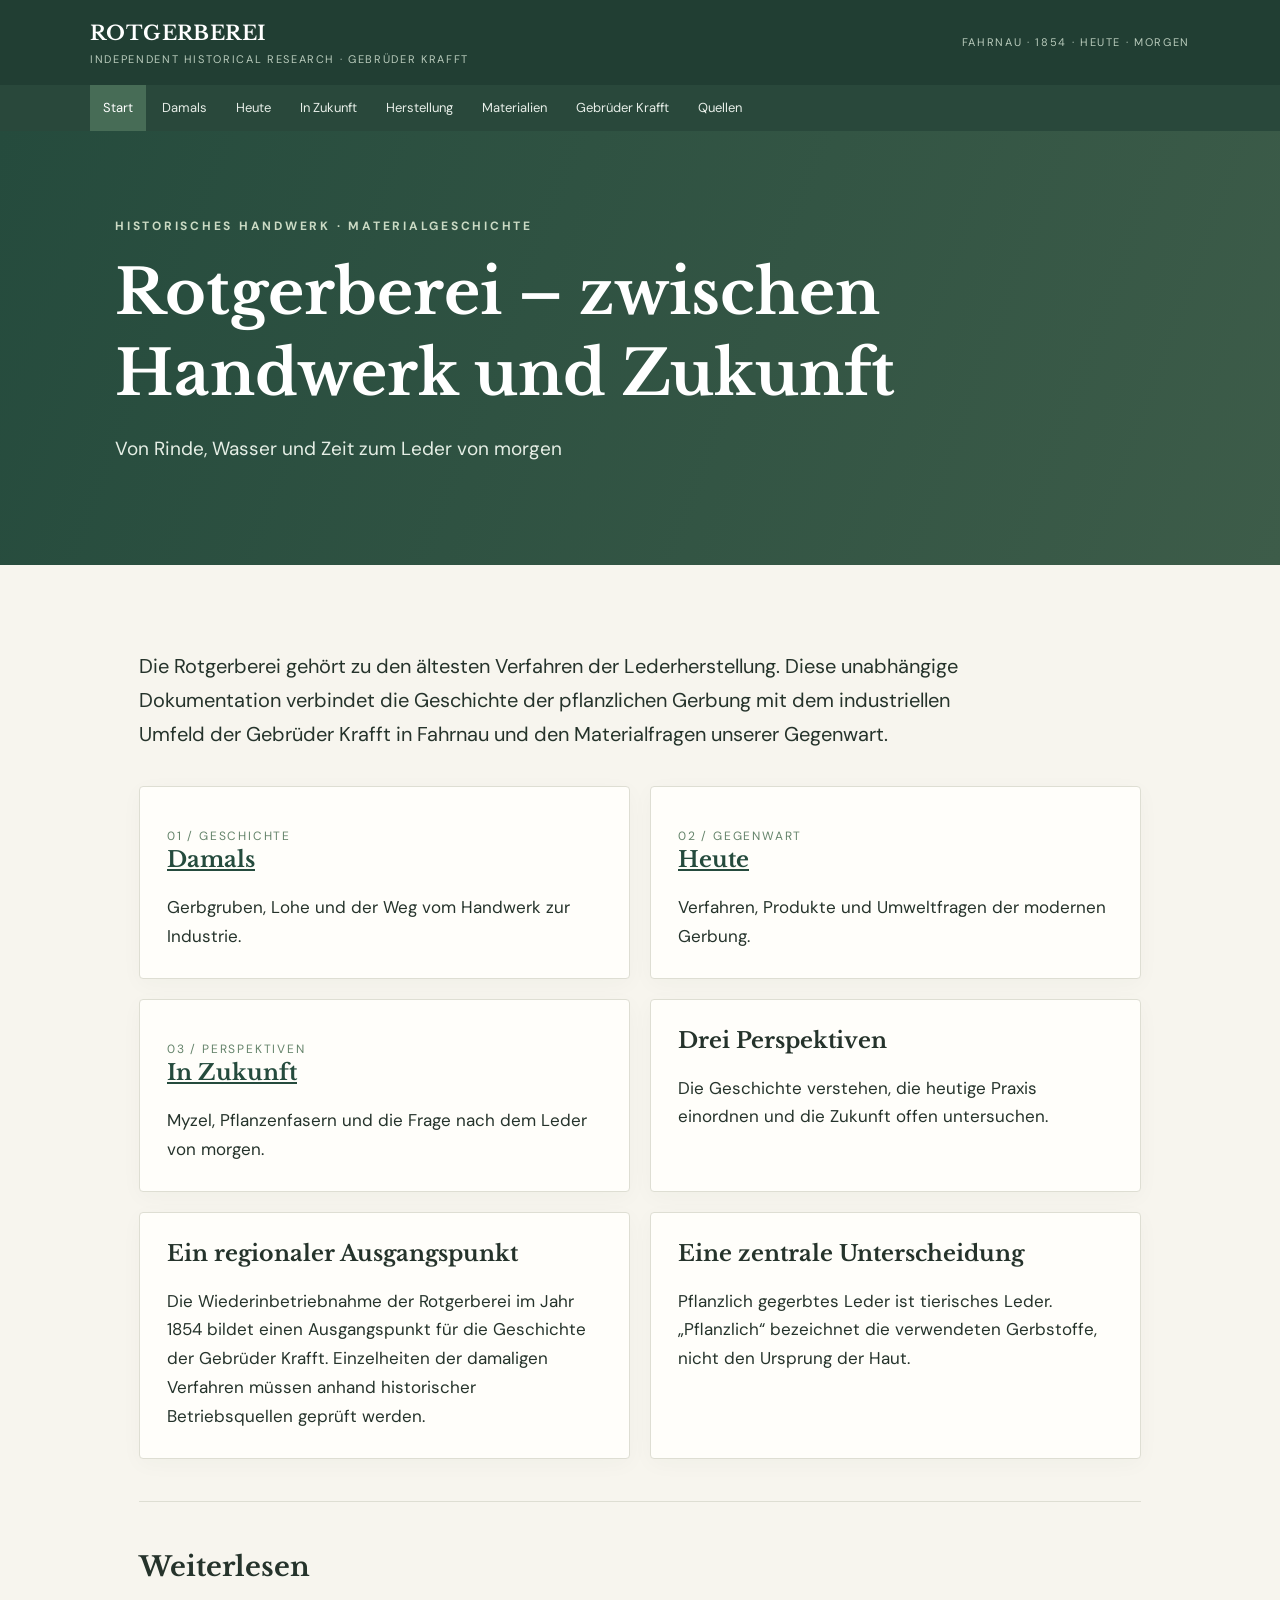
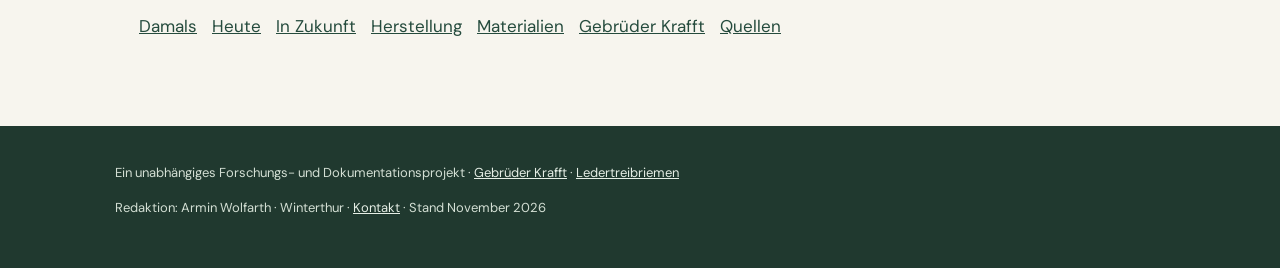
==== index.html @ bf11dd20 "Add files via upload" ====
<!doctype html><html lang="de"><head><meta charset="utf-8"><meta name="viewport" content="width=device-width,initial-scale=1"><title>Rotgerberei – zwischen Handwerk und Zukunft | Rotgerberei</title><meta name="description" content="Die Rotgerberei gehört zu den ältesten Verfahren der Lederherstellung. Diese unabhängige Dokumentation verbindet die Geschichte der pflanzlichen Gerbung mi"><link rel="canonical" href="https://rotgerberei.krafft-fahrnau.de/index.html"><link rel="stylesheet" href="style.css"></head><body><header><div class="top"><div><a class="brand" href="index.html">ROTGERBEREI</a><div class="tag">Independent Historical Research · Gebrüder Krafft</div></div><span class="tag">Fahrnau · 1854 · Heute · Morgen</span></div><nav class="menu" aria-label="Hauptnavigation"><a class="active" href="index.html">Start</a><a class="" href="damals.html">Damals</a><a class="" href="heute.html">Heute</a><a class="" href="zukunft.html">In Zukunft</a><a class="" href="herstellung.html">Herstellung</a><a class="" href="materialien.html">Materialien</a><a class="" href="krafft.html">Gebrüder Krafft</a><a class="" href="quellen.html">Quellen</a></nav></header><section class="hero"><div class="wrap"><div class="eyebrow">Historisches Handwerk · Materialgeschichte</div><h1>Rotgerberei – zwischen Handwerk und Zukunft</h1><p class="lead">Von Rinde, Wasser und Zeit zum Leder von morgen</p></div></section><main class="content wrap"><p class="intro">Die Rotgerberei gehört zu den ältesten Verfahren der Lederherstellung. Diese unabhängige Dokumentation verbindet die Geschichte der pflanzlichen Gerbung mit dem industriellen Umfeld der Gebrüder Krafft in Fahrnau und den Materialfragen unserer Gegenwart.</p><section class="grid"><article class="panel"><p class="kicker">01 / Geschichte</p><h2><a href="damals.html">Damals</a></h2><p>Gerbgruben, Lohe und der Weg vom Handwerk zur Industrie.</p></article><article class="panel"><p class="kicker">02 / Gegenwart</p><h2><a href="heute.html">Heute</a></h2><p>Verfahren, Produkte und Umweltfragen der modernen Gerbung.</p></article><article class="panel"><p class="kicker">03 / Perspektiven</p><h2><a href="zukunft.html">In Zukunft</a></h2><p>Myzel, Pflanzenfasern und die Frage nach dem Leder von morgen.</p></article><article class="panel"><h2>Drei Perspektiven</h2><p>Die Geschichte verstehen, die heutige Praxis einordnen und die Zukunft offen untersuchen.</p></article><article class="panel"><h2>Ein regionaler Ausgangspunkt</h2><p>Die Wiederinbetriebnahme der Rotgerberei im Jahr 1854 bildet einen Ausgangspunkt für die Geschichte der Gebrüder Krafft. Einzelheiten der damaligen Verfahren müssen anhand historischer Betriebsquellen geprüft werden.</p></article><article class="panel"><h2>Eine zentrale Unterscheidung</h2><p>Pflanzlich gegerbtes Leder ist tierisches Leder. „Pflanzlich“ bezeichnet die verwendeten Gerbstoffe, nicht den Ursprung der Haut.</p></article></section><section class="links"><h2>Weiterlesen</h2><a href="damals.html">Damals</a><a href="heute.html">Heute</a><a href="zukunft.html">In Zukunft</a><a href="herstellung.html">Herstellung</a><a href="materialien.html">Materialien</a><a href="krafft.html">Gebrüder Krafft</a><a href="quellen.html">Quellen</a></section></main><footer class="footer"><div class="footwrap">Ein unabhängiges Forschungs- und Dokumentationsprojekt · <a href="https://krafft-fahrnau.de/">Gebrüder Krafft</a> · <a href="https://ledertreibriemen.de/">Ledertreibriemen</a><p>Redaktion: Armin Wolfarth · Winterthur · <a href="mailto:armin@wolfarth.ch">Kontakt</a> · Stand November 2026</p></div></footer></body></html>
---- style.css ----
@import url('https://fonts.googleapis.com/css2?family=DM+Sans:wght@400;500;600;700&family=Libre+Baskerville:wght@400;700&display=swap');:root{--ink:#25332b;--forest:#254b3d;--leaf:#708b68;--cream:#f7f5ee;--paper:#fffefa;--line:#deded3}*{box-sizing:border-box}body{margin:0;background:var(--cream);color:var(--ink);font:17px/1.7 'DM Sans',Arial,sans-serif}a{color:var(--forest)}.top{background:#213e33;color:white;padding:16px max(22px,calc((100vw - 1100px)/2));display:flex;align-items:center;justify-content:space-between;gap:18px}.brand{font-family:'Libre Baskerville',Georgia,serif;font-weight:700;letter-spacing:.02em;color:#fff;text-decoration:none;font-size:20px}.tag{font-size:11px;letter-spacing:.15em;text-transform:uppercase;color:#b9cbbc}.menu{background:#29483b;padding:0 max(22px,calc((100vw - 1100px)/2));display:flex;flex-wrap:wrap;gap:3px}.menu a{color:#e7eee8;text-decoration:none;font-size:13px;padding:12px 13px}.menu a:hover,.menu a.active{background:#476c56;color:white}.hero{background:linear-gradient(110deg,#254b3d,#3d5c49);color:white;padding:85px 24px 80px}.wrap{max-width:1050px;margin:auto}.eyebrow{text-transform:uppercase;letter-spacing:.23em;font-size:12px;color:#cbdac4;font-weight:700}h1,h2,h3{font-family:'Libre Baskerville',Georgia,serif;line-height:1.3}h1{font-size:clamp(36px,5vw,62px);max-width:880px;margin:17px 0}h2{font-size:27px}h3{font-size:20px}.lead{max-width:790px;font-size:19px;color:#e5eee5}.content{padding:64px 24px 80px}.intro{font-size:20px;max-width:850px}.grid{display:grid;grid-template-columns:repeat(2,minmax(0,1fr));gap:20px;margin-top:35px}.panel{background:var(--paper);border:1px solid var(--line);padding:27px;border-radius:4px;box-shadow:0 5px 22px #223c2b08}.panel h2{margin-top:0;font-size:22px}.panel p{margin-bottom:0}.kicker{font-size:12px;text-transform:uppercase;letter-spacing:.15em;color:#65846b}.links{margin-top:42px;border-top:1px solid var(--line);padding-top:25px}.links a{display:inline-block;margin:5px 15px 5px 0}.footer{background:#20392f;color:#d3dfd4;padding:36px 24px;font-size:13px}.footer a{color:#e5eee5}.footwrap{max-width:1050px;margin:auto}.notice{background:#e9ede4;border-left:4px solid #729274;padding:20px 24px;margin:35px 0}.panel a{overflow-wrap:anywhere}@media(max-width:650px){.grid{grid-template-columns:1fr}.hero{padding:56px 24px}.top{display:block}.menu a{padding:10px 9px}}
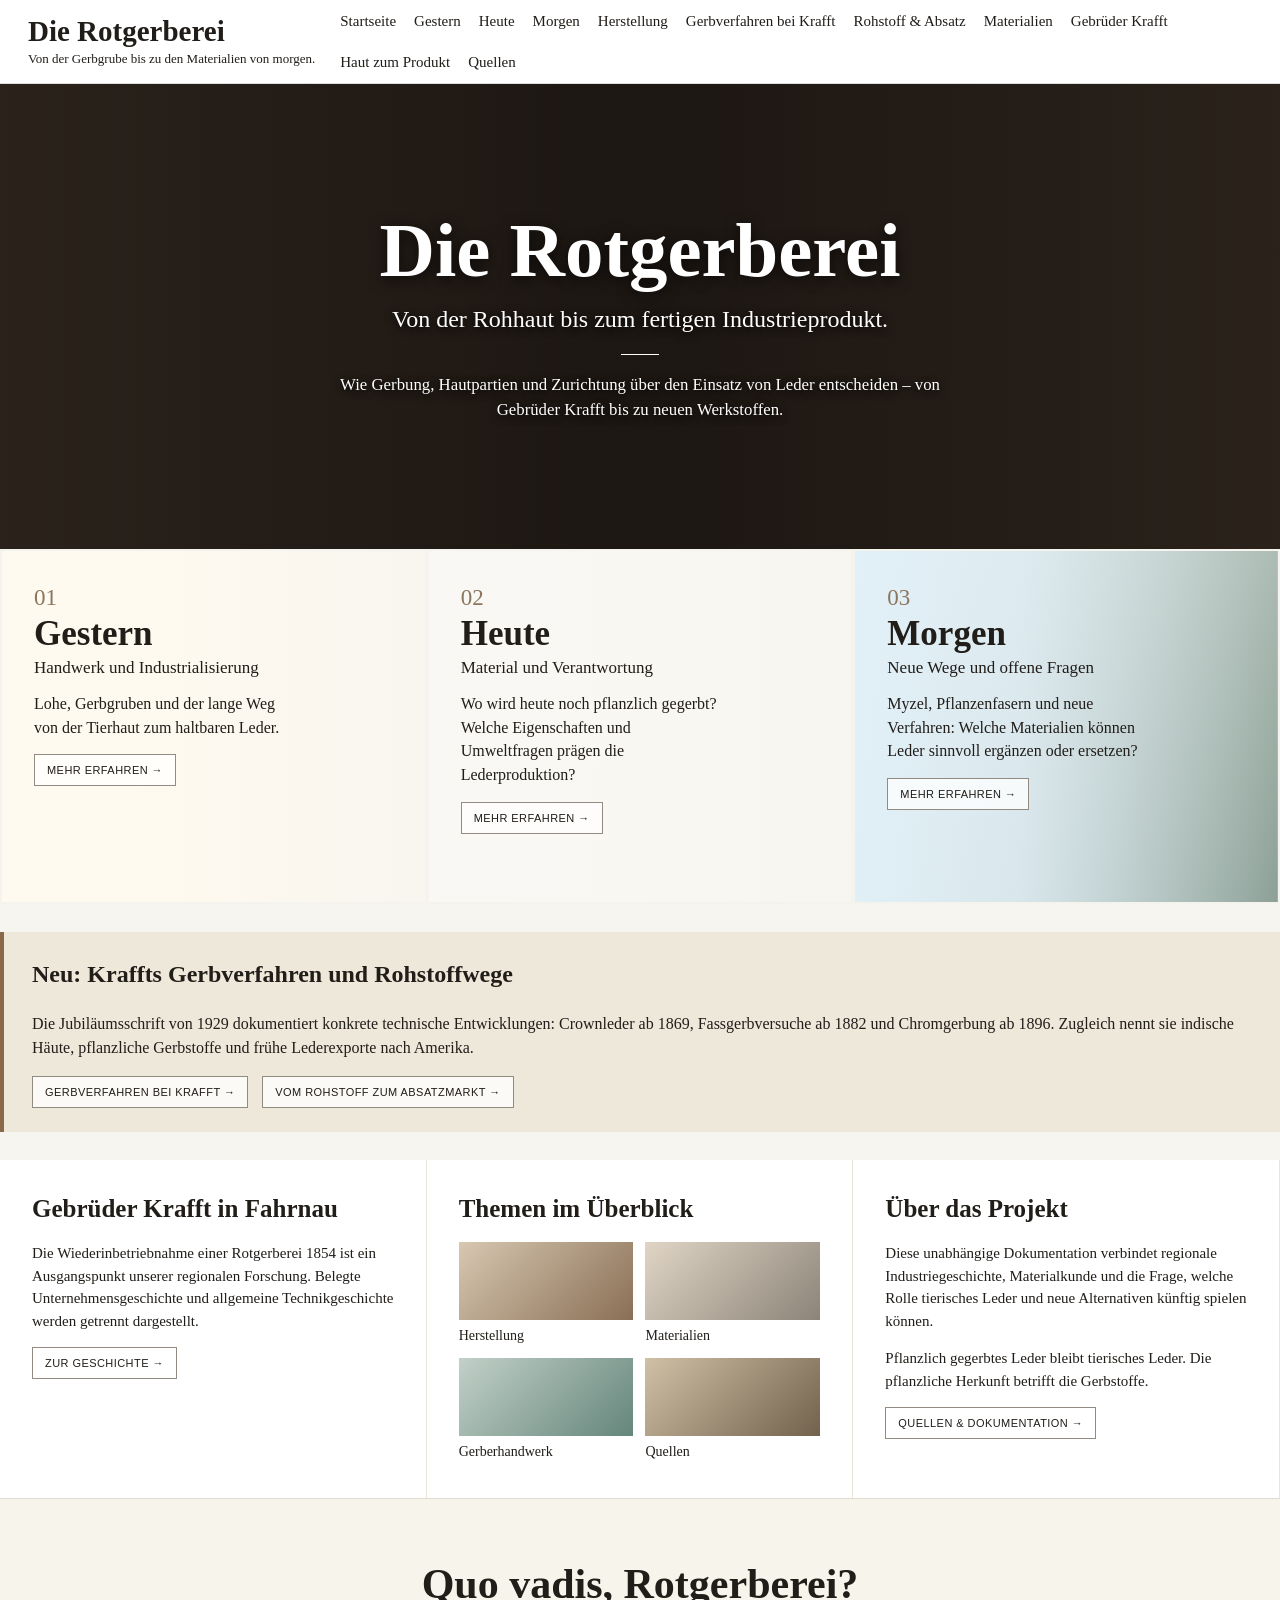
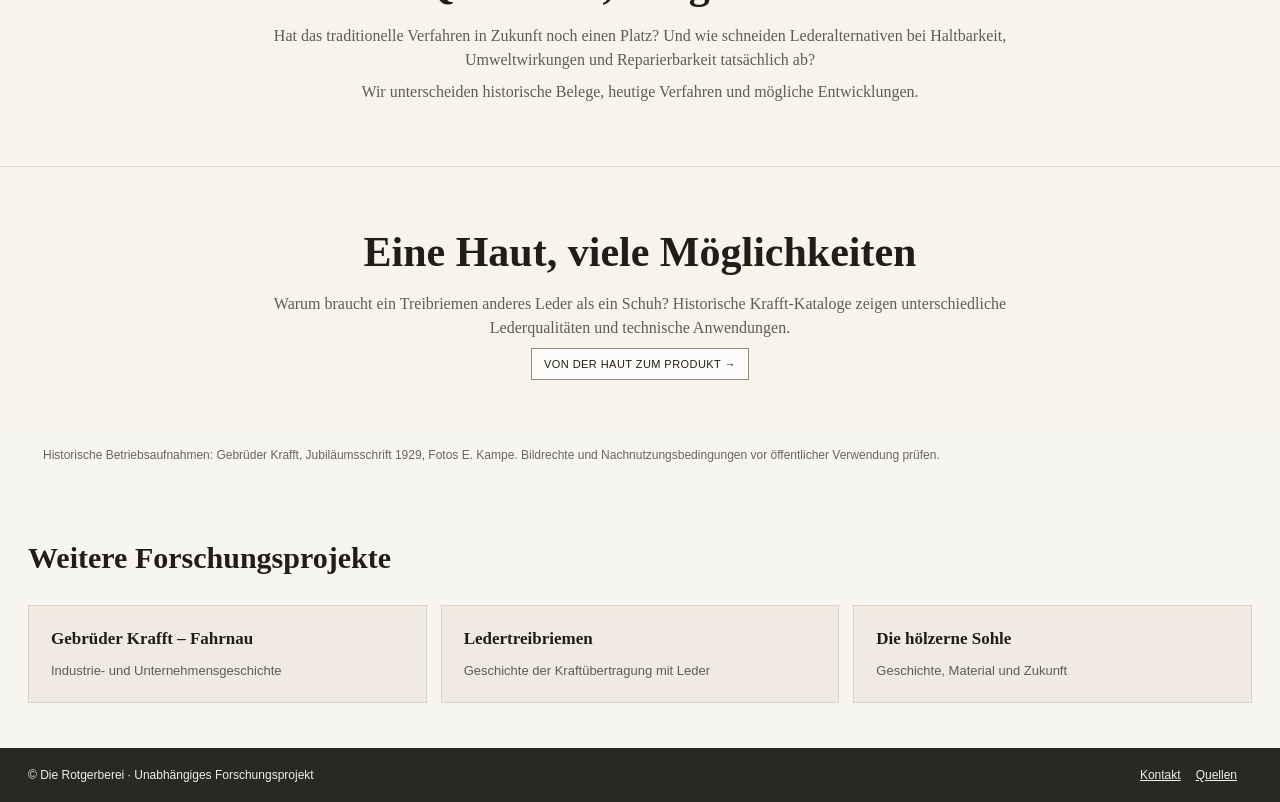
==== commit 2bb3704b: "Add files via upload" ====
--- a/index.html
+++ b/index.html
@@ -1 +1,2 @@
-<!doctype html><html lang="de"><head><meta charset="utf-8"><meta name="viewport" content="width=device-width,initial-scale=1"><title>Rotgerberei – zwischen Handwerk und Zukunft | Rotgerberei</title><meta name="description" content="Die Rotgerberei gehört zu den ältesten Verfahren der Lederherstellung. Diese unabhängige Dokumentation verbindet die Geschichte der pflanzlichen Gerbung mi"><link rel="canonical" href="https://rotgerberei.krafft-fahrnau.de/index.html"><link rel="stylesheet" href="style.css"></head><body><header><div class="top"><div><a class="brand" href="index.html">ROTGERBEREI</a><div class="tag">Independent Historical Research · Gebrüder Krafft</div></div><span class="tag">Fahrnau · 1854 · Heute · Morgen</span></div><nav class="menu" aria-label="Hauptnavigation"><a class="active" href="index.html">Start</a><a class="" href="damals.html">Damals</a><a class="" href="heute.html">Heute</a><a class="" href="zukunft.html">In Zukunft</a><a class="" href="herstellung.html">Herstellung</a><a class="" href="materialien.html">Materialien</a><a class="" href="krafft.html">Gebrüder Krafft</a><a class="" href="quellen.html">Quellen</a></nav></header><section class="hero"><div class="wrap"><div class="eyebrow">Historisches Handwerk · Materialgeschichte</div><h1>Rotgerberei – zwischen Handwerk und Zukunft</h1><p class="lead">Von Rinde, Wasser und Zeit zum Leder von morgen</p></div></section><main class="content wrap"><p class="intro">Die Rotgerberei gehört zu den ältesten Verfahren der Lederherstellung. Diese unabhängige Dokumentation verbindet die Geschichte der pflanzlichen Gerbung mit dem industriellen Umfeld der Gebrüder Krafft in Fahrnau und den Materialfragen unserer Gegenwart.</p><section class="grid"><article class="panel"><p class="kicker">01 / Geschichte</p><h2><a href="damals.html">Damals</a></h2><p>Gerbgruben, Lohe und der Weg vom Handwerk zur Industrie.</p></article><article class="panel"><p class="kicker">02 / Gegenwart</p><h2><a href="heute.html">Heute</a></h2><p>Verfahren, Produkte und Umweltfragen der modernen Gerbung.</p></article><article class="panel"><p class="kicker">03 / Perspektiven</p><h2><a href="zukunft.html">In Zukunft</a></h2><p>Myzel, Pflanzenfasern und die Frage nach dem Leder von morgen.</p></article><article class="panel"><h2>Drei Perspektiven</h2><p>Die Geschichte verstehen, die heutige Praxis einordnen und die Zukunft offen untersuchen.</p></article><article class="panel"><h2>Ein regionaler Ausgangspunkt</h2><p>Die Wiederinbetriebnahme der Rotgerberei im Jahr 1854 bildet einen Ausgangspunkt für die Geschichte der Gebrüder Krafft. Einzelheiten der damaligen Verfahren müssen anhand historischer Betriebsquellen geprüft werden.</p></article><article class="panel"><h2>Eine zentrale Unterscheidung</h2><p>Pflanzlich gegerbtes Leder ist tierisches Leder. „Pflanzlich“ bezeichnet die verwendeten Gerbstoffe, nicht den Ursprung der Haut.</p></article></section><section class="links"><h2>Weiterlesen</h2><a href="damals.html">Damals</a><a href="heute.html">Heute</a><a href="zukunft.html">In Zukunft</a><a href="herstellung.html">Herstellung</a><a href="materialien.html">Materialien</a><a href="krafft.html">Gebrüder Krafft</a><a href="quellen.html">Quellen</a></section></main><footer class="footer"><div class="footwrap">Ein unabhängiges Forschungs- und Dokumentationsprojekt · <a href="https://krafft-fahrnau.de/">Gebrüder Krafft</a> · <a href="https://ledertreibriemen.de/">Ledertreibriemen</a><p>Redaktion: Armin Wolfarth · Winterthur · <a href="mailto:armin@wolfarth.ch">Kontakt</a> · Stand November 2026</p></div></footer></body></html>+<!DOCTYPE html>
+<html lang="de"><head><meta charset="utf-8"/><meta content="width=device-width,initial-scale=1" name="viewport"/><title>Die Rotgerberei – Gestern, Heute und Morgen | Die Rotgerberei</title><meta content="Unabhängige Dokumentation zur Rotgerberei: Geschichte, pflanzliche Gerbung, Gebrüder Krafft und Lederalternativen." name="description"/><link href="https://rotgerberei.krafft-fahrnau.de/index.html" rel="canonical"/><link href="style.css" rel="stylesheet"/></head><body><header><div class="nav"><a class="brand" href="index.html">Die Rotgerberei<small>Von der Gerbgrube bis zu den Materialien von morgen.</small></a><nav aria-label="Hauptnavigation" class="links"><a aria-current="page" href="index.html">Startseite</a><a href="damals.html">Gestern</a><a href="heute.html">Heute</a><a href="zukunft.html">Morgen</a><a href="herstellung.html">Herstellung</a><a href="gerbverfahren-krafft.html">Gerbverfahren bei Krafft</a><a href="rohstoff-absatz.html">Rohstoff &amp; Absatz</a><a href="materialien.html">Materialien</a><a href="krafft.html">Gebrüder Krafft</a><a href="haut-zum-produkt.html">Haut zum Produkt</a><a href="quellen.html">Quellen</a></nav></div></header><main><section class="hero"><div class="hero-shade"></div><div class="hero-content"><h1>Die Rotgerberei</h1><h2>Von der Rohhaut bis zum fertigen Industrieprodukt.</h2><div class="shortline"></div><p>Wie Gerbung, Hautpartien und Zurichtung über den Einsatz von Leder entscheiden – von Gebrüder Krafft bis zu neuen Werkstoffen.</p></div></section><div class="three"><section class="era gestern"><div class="era-inner"><div class="number">01</div><h2>Gestern</h2><h3>Handwerk und Industrialisierung</h3><p>Lohe, Gerbgruben und der lange Weg von der Tierhaut zum haltbaren Leder.</p><a class="btn" href="damals.html">Mehr erfahren →</a></div></section><section class="era today"><div class="era-inner"><div class="number">02</div><h2>Heute</h2><h3>Material und Verantwortung</h3><p>Wo wird heute noch pflanzlich gegerbt? Welche Eigenschaften und Umweltfragen prägen die Lederproduktion?</p><a class="btn" href="heute.html">Mehr erfahren →</a></div></section><section class="era tomorrow"><div class="era-inner"><div class="number">03</div><h2>Morgen</h2><h3>Neue Wege und offene Fragen</h3><p>Myzel, Pflanzenfasern und neue Verfahren: Welche Materialien können Leder sinnvoll ergänzen oder ersetzen?</p><a class="btn" href="zukunft.html">Mehr erfahren →</a></div></section></div><section class="research-panel"><h2>Neu: Kraffts Gerbverfahren und Rohstoffwege</h2><p>Die Jubiläumsschrift von 1929 dokumentiert konkrete technische Entwicklungen: Crownleder ab 1869, Fassgerbversuche ab 1882 und Chromgerbung ab 1896. Zugleich nennt sie indische Häute, pflanzliche Gerbstoffe und frühe Lederexporte nach Amerika.</p><div class="feature-links"><a class="btn" href="gerbverfahren-krafft.html">Gerbverfahren bei Krafft →</a><a class="btn" href="rohstoff-absatz.html">Vom Rohstoff zum Absatzmarkt →</a></div></section><div class="lower"><section><h2>Gebrüder Krafft in Fahrnau</h2><p>Die Wiederinbetriebnahme einer Rotgerberei 1854 ist ein Ausgangspunkt unserer regionalen Forschung. Belegte Unternehmensgeschichte und allgemeine Technikgeschichte werden getrennt dargestellt.</p><a class="btn" href="krafft.html">Zur Geschichte →</a></section><section><h2>Themen im Überblick</h2><div class="topics"><a href="herstellung.html"><span class="topic-image"></span>Herstellung</a><a href="materialien.html"><span class="topic-image"></span>Materialien</a><a href="damals.html"><span class="topic-image"></span>Gerberhandwerk</a><a href="quellen.html"><span class="topic-image"></span>Quellen</a></div></section><section><h2>Über das Projekt</h2><p>Diese unabhängige Dokumentation verbindet regionale Industriegeschichte, Materialkunde und die Frage, welche Rolle tierisches Leder und neue Alternativen künftig spielen können.</p><p>Pflanzlich gegerbtes Leder bleibt tierisches Leder. Die pflanzliche Herkunft betrifft die Gerbstoffe.</p><a class="btn" href="quellen.html">Quellen &amp; Dokumentation →</a></section></div><section class="question"><h2>Quo vadis, Rotgerberei?</h2><p>Hat das traditionelle Verfahren in Zukunft noch einen Platz? Und wie schneiden Lederalternativen bei Haltbarkeit, Umweltwirkungen und Reparierbarkeit tatsächlich ab?</p><p>Wir unterscheiden historische Belege, heutige Verfahren und mögliche Entwicklungen.</p></section><section class="question"><h2>Eine Haut, viele Möglichkeiten</h2><p>Warum braucht ein Treibriemen anderes Leder als ein Schuh? Historische Krafft-Kataloge zeigen unterschiedliche Lederqualitäten und technische Anwendungen.</p><a class="btn" href="haut-zum-produkt.html">Von der Haut zum Produkt →</a></section></main><div class="source-note">Historische Betriebsaufnahmen: Gebrüder Krafft, Jubiläumsschrift 1929, Fotos E. Kampe. Bildrechte und Nachnutzungsbedingungen vor öffentlicher Verwendung prüfen.</div><section class="related-projects"><h2>Weitere Forschungsprojekte</h2><div class="related-project-grid"><a href="https://krafft-fahrnau.de/"><strong>Gebrüder Krafft – Fahrnau</strong><span>Industrie- und Unternehmensgeschichte</span></a><a href="https://ledertreibriemen.de/"><strong>Ledertreibriemen</strong><span>Geschichte der Kraftübertragung mit Leder</span></a><a href="https://hoelzernesohle.de/"><strong>Die hölzerne Sohle</strong><span>Geschichte, Material und Zukunft</span></a></div></section><footer><div class="footer-inner"><div>© Die Rotgerberei · Unabhängiges Forschungsprojekt</div><div><a href="mailto:armin@wolfarth.ch">Kontakt</a><a href="quellen.html">Quellen</a></div></div></footer></body></html>
--- a/style.css
+++ b/style.css
@@ -1 +1,7 @@
-@import url('https://fonts.googleapis.com/css2?family=DM+Sans:wght@400;500;600;700&family=Libre+Baskerville:wght@400;700&display=swap');:root{--ink:#25332b;--forest:#254b3d;--leaf:#708b68;--cream:#f7f5ee;--paper:#fffefa;--line:#deded3}*{box-sizing:border-box}body{margin:0;background:var(--cream);color:var(--ink);font:17px/1.7 'DM Sans',Arial,sans-serif}a{color:var(--forest)}.top{background:#213e33;color:white;padding:16px max(22px,calc((100vw - 1100px)/2));display:flex;align-items:center;justify-content:space-between;gap:18px}.brand{font-family:'Libre Baskerville',Georgia,serif;font-weight:700;letter-spacing:.02em;color:#fff;text-decoration:none;font-size:20px}.tag{font-size:11px;letter-spacing:.15em;text-transform:uppercase;color:#b9cbbc}.menu{background:#29483b;padding:0 max(22px,calc((100vw - 1100px)/2));display:flex;flex-wrap:wrap;gap:3px}.menu a{color:#e7eee8;text-decoration:none;font-size:13px;padding:12px 13px}.menu a:hover,.menu a.active{background:#476c56;color:white}.hero{background:linear-gradient(110deg,#254b3d,#3d5c49);color:white;padding:85px 24px 80px}.wrap{max-width:1050px;margin:auto}.eyebrow{text-transform:uppercase;letter-spacing:.23em;font-size:12px;color:#cbdac4;font-weight:700}h1,h2,h3{font-family:'Libre Baskerville',Georgia,serif;line-height:1.3}h1{font-size:clamp(36px,5vw,62px);max-width:880px;margin:17px 0}h2{font-size:27px}h3{font-size:20px}.lead{max-width:790px;font-size:19px;color:#e5eee5}.content{padding:64px 24px 80px}.intro{font-size:20px;max-width:850px}.grid{display:grid;grid-template-columns:repeat(2,minmax(0,1fr));gap:20px;margin-top:35px}.panel{background:var(--paper);border:1px solid var(--line);padding:27px;border-radius:4px;box-shadow:0 5px 22px #223c2b08}.panel h2{margin-top:0;font-size:22px}.panel p{margin-bottom:0}.kicker{font-size:12px;text-transform:uppercase;letter-spacing:.15em;color:#65846b}.links{margin-top:42px;border-top:1px solid var(--line);padding-top:25px}.links a{display:inline-block;margin:5px 15px 5px 0}.footer{background:#20392f;color:#d3dfd4;padding:36px 24px;font-size:13px}.footer a{color:#e5eee5}.footwrap{max-width:1050px;margin:auto}.notice{background:#e9ede4;border-left:4px solid #729274;padding:20px 24px;margin:35px 0}.panel a{overflow-wrap:anywhere}@media(max-width:650px){.grid{grid-template-columns:1fr}.hero{padding:56px 24px}.top{display:block}.menu a{padding:10px 9px}}+
+:root{--ink:#211d19;--muted:#605c54;--cream:#f7f4ec;--line:#e1dcd2}*{box-sizing:border-box}html{scroll-behavior:smooth}body{margin:0;background:#f7f5ef;color:var(--ink);font-family:Georgia,'Times New Roman',serif;line-height:1.5}a{color:inherit}a:focus-visible{outline:3px solid #4d8098;outline-offset:3px}header{position:sticky;top:0;z-index:10;background:rgba(255,255,255,.97);border-bottom:1px solid #ddd}.nav{max-width:1390px;margin:auto;min-height:74px;padding:10px 28px;display:flex;justify-content:space-between;align-items:center;gap:25px}.brand{font-size:29px;font-weight:bold;text-decoration:none;line-height:1.03;white-space:nowrap}.brand small{display:block;font-size:13px;font-weight:normal;margin-top:5px}.links{display:flex;align-items:center;gap:18px;flex-wrap:wrap}.links a{font-size:15px;text-decoration:none;white-space:nowrap}.links a:hover{text-decoration:underline;text-underline-offset:6px}.hero{min-height:465px;position:relative;overflow:hidden;background:#30271e;color:white;display:grid;place-items:center;text-align:center;isolation:isolate}.hero:before,.hero:after{content:"";position:absolute;top:0;bottom:0;width:59%;z-index:-2;background-size:cover;background-position:center;background-repeat:no-repeat}.hero:before{left:0;background-image:linear-gradient(115deg,#7a573a,#2c241d);background-image:url('assets/hero-history.webp'),linear-gradient(115deg,#7a573a,#2c241d);-webkit-mask-image:linear-gradient(to right,#000 0%,#000 60%,transparent 100%);mask-image:linear-gradient(to right,#000 0%,#000 60%,transparent 100%)}.hero:after{right:0;background-image:url('assets/hero-future.webp'),linear-gradient(115deg,#40564d,#29382f);-webkit-mask-image:linear-gradient(to left,#000 0%,#000 60%,transparent 100%);mask-image:linear-gradient(to left,#000 0%,#000 60%,transparent 100%)}.hero-shade{position:absolute;inset:0;z-index:-1;background:linear-gradient(90deg,rgba(24,19,16,.25),rgba(24,19,16,.78) 47%,rgba(24,19,16,.78) 53%,rgba(24,19,16,.25))}.hero-content{padding:62px 24px;max-width:940px}.hero h1{font-size:clamp(3rem,6vw,5.4rem);line-height:1.08;margin:0 0 8px;text-shadow:0 3px 14px #000a}.hero h2{font-size:clamp(1.1rem,2vw,1.5rem);font-weight:normal;margin:0;text-shadow:0 2px 9px #000}.hero p{font-size:1.05rem;max-width:600px;margin:auto;text-shadow:0 2px 9px #000}.shortline{width:38px;height:1px;background:white;margin:17px auto}.three{display:grid;grid-template-columns:repeat(3,minmax(0,1fr));max-width:1536px;margin:auto}.era{position:relative;min-height:355px;background-size:cover;background-position:center;display:flex;align-items:flex-start;padding:30px 32px;border:2px solid #f5f3ed}.era:before{content:"";position:absolute;inset:0;background:linear-gradient(90deg,rgba(255,250,239,.97),rgba(255,250,239,.88) 39%,rgba(255,250,239,.1))}.era.today:before{background:linear-gradient(90deg,rgba(250,248,244,.97),rgba(250,248,244,.86) 39%,rgba(250,248,244,.1))}.era.tomorrow:before{background:linear-gradient(90deg,rgba(226,240,248,.97),rgba(226,240,248,.85) 39%,rgba(226,240,248,.1))}.era.gestern{background-image:url('assets/card-history.webp'),linear-gradient(115deg,#b58d61,#4c3829)}.era.today{background-image:url('assets/card-today.webp'),linear-gradient(115deg,#a8a194,#605348)}.era.tomorrow{background-image:url('assets/card-future.webp'),linear-gradient(115deg,#a1b6b2,#435e62)}.era-inner{position:relative;max-width:265px}.number{font-size:23px;color:#8b755d}.era h2{font-size:35px;line-height:1;margin:0}.era h3{font-size:17px;font-weight:normal;margin:4px 0 12px}.era p{font-size:16px;line-height:1.48;margin:0 0 15px}.btn{display:inline-block;border:1px solid #918b82;padding:9px 12px;font:11px Arial,sans-serif;text-transform:uppercase;text-decoration:none;letter-spacing:.04em;background:#ffffffc9}.btn:hover{background:#25211d;color:white}.lower{display:grid;grid-template-columns:repeat(3,minmax(0,1fr));max-width:1536px;margin:auto;background:#fff}.lower>section{padding:30px 32px 36px;min-height:290px;border-right:1px solid #e9e4dc}.lower h2{font-size:25px;margin:0 0 15px}.lower p{font-size:15px}.topics{display:grid;grid-template-columns:repeat(2,minmax(0,1fr));gap:12px}.topics a{text-decoration:none;font-size:14px}.topic-image{display:block;height:78px;background:linear-gradient(135deg,#d7c7b1,#8a6f56);margin-bottom:5px}.topics a:nth-child(2) .topic-image{background:linear-gradient(135deg,#e0d5c5,#8c8479)}.topics a:nth-child(3) .topic-image{background:linear-gradient(135deg,#c2d0c8,#65867b)}.topics a:nth-child(4) .topic-image{background:linear-gradient(135deg,#d0c0a6,#72624d)}.question{background:#f7f4ec;text-align:center;padding:54px 24px;border-top:1px solid var(--line)}.question h2{font-size:clamp(27px,4vw,42px);margin:0 0 8px}.question p{max-width:740px;margin:8px auto;color:var(--muted)}.content{max-width:1080px;margin:0 auto;padding:40px 28px 65px}.content h1{font-size:clamp(2.3rem,5vw,4rem);line-height:1.1}.content h2{font-size:1.6rem;margin-top:30px}.content p,.content li{font-size:1.08rem}.content .grid{display:grid;grid-template-columns:repeat(2,minmax(0,1fr));gap:16px}.panel{padding:20px;background:white;border:1px solid #e4ded4}.panel h2{margin-top:0}.intro{font-size:1.25rem!important}.kicker{color:#77664d;font:12px Arial,sans-serif;text-transform:uppercase}.source-note{max-width:1250px;margin:auto;padding:12px 28px;font:12px/1.5 Arial,sans-serif;color:#69645c}.related-projects{max-width:1390px;margin:0 auto;padding:34px 28px 45px}.related-projects h2{font-size:30px}.related-project-grid{display:grid;grid-template-columns:repeat(3,minmax(0,1fr));gap:14px}.related-project-grid a{display:block;padding:20px 22px;border:1px solid #dcd3c5;background:#f0eae0;text-decoration:none}.related-project-grid strong{display:block;font-size:17px;margin-bottom:6px}.related-project-grid span{font:13px/1.5 Arial,sans-serif;color:#605c54}footer{background:#292825;color:#eee;padding:20px 28px;font:12px Arial,sans-serif}.footer-inner{max-width:1390px;margin:auto;display:flex;justify-content:space-between;gap:15px;flex-wrap:wrap}footer a{margin-right:15px}@media(max-width:1000px){.nav{align-items:flex-start;flex-direction:column}.three,.lower{grid-template-columns:1fr}.era{min-height:310px}.lower>section{min-height:unset}.related-project-grid{grid-template-columns:1fr}}@media(max-width:650px){.nav{padding:12px 18px}.brand{font-size:24px}.links{gap:12px}.links a{font-size:14px}.hero{min-height:370px}.hero-shade{background:rgba(24,19,16,.67)}.hero-content{padding:46px 18px}.era{padding:24px;min-height:305px}.lower>section{padding:24px}.content .grid{grid-template-columns:1fr}}
+
+.hero:before{background-image:url("assets/krafft-original-2.webp")}.hero:after{background-image:url("assets/krafft-original-1.webp")}.era.gestern{background-image:url("assets/krafft-original-3.webp")}.era.today{background-image:url("assets/krafft-original-2.webp")}.era.tomorrow{background-image:linear-gradient(130deg,#d8e0d8,#83978c)}
+.archive-photo{margin:22px 0}.archive-photo img{width:100%;height:auto;display:block}.archive-photo figcaption{font:13px/1.5 Arial,sans-serif;color:#5c564f;padding:9px 0}.source-table{width:100%;border-collapse:collapse;margin:18px 0}.source-table th,.source-table td{border-bottom:1px solid #ddd;padding:12px;text-align:left;vertical-align:top}.source-table th{background:#eee9df}
+
+.research-panel{background:#eee8db;border-left:4px solid #8b684a;padding:24px 28px;margin:28px 0}.research-panel h2{margin-top:0}.table-scroll{overflow-x:auto;margin:24px 0}.table-scroll table{width:100%;border-collapse:collapse;min-width:600px}.table-scroll th,.table-scroll td{border-bottom:1px solid #d4cabc;padding:13px 15px;text-align:left;vertical-align:top}.table-scroll th{background:#e9e0d2}.feature-links{display:flex;gap:14px;flex-wrap:wrap}.source-ref{font-size:.91rem;color:#665d52;border-top:1px solid #ddd;padding-top:14px}.document-image{margin:28px 0}.document-image img{width:100%;max-width:900px;height:auto}.document-image figcaption{font-size:.85rem;color:#61594e}
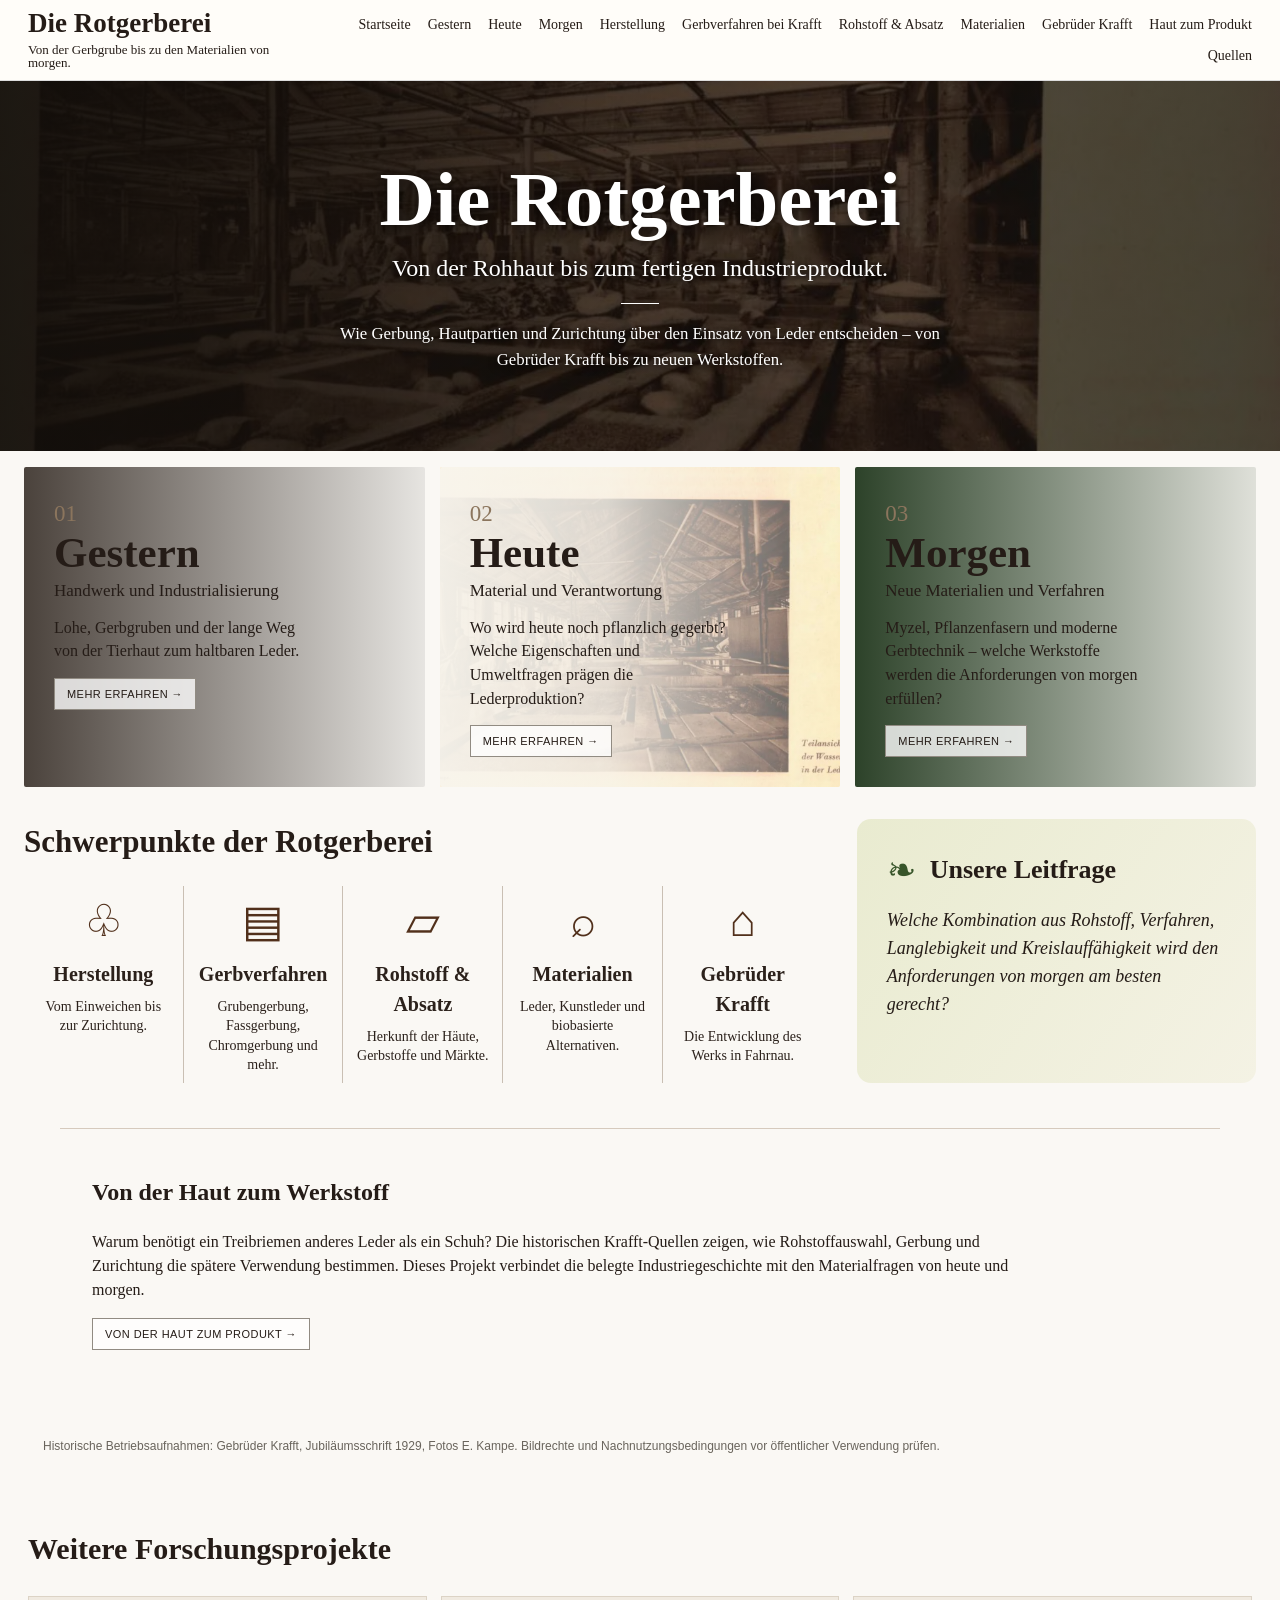
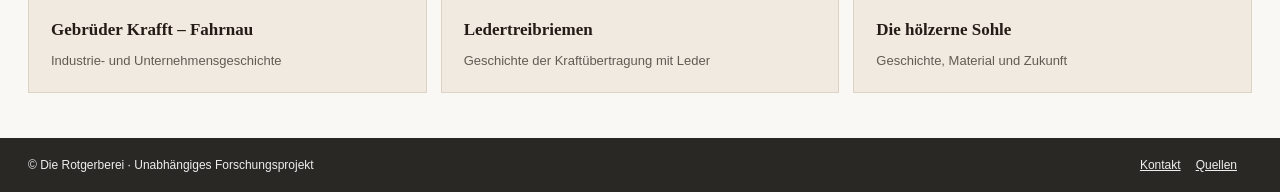
==== commit 39c2ba83: "Add files via upload" ====
--- a/index.html
+++ b/index.html
@@ -1,2 +1,3 @@
 <!DOCTYPE html>
-<html lang="de"><head><meta charset="utf-8"/><meta content="width=device-width,initial-scale=1" name="viewport"/><title>Die Rotgerberei – Gestern, Heute und Morgen | Die Rotgerberei</title><meta content="Unabhängige Dokumentation zur Rotgerberei: Geschichte, pflanzliche Gerbung, Gebrüder Krafft und Lederalternativen." name="description"/><link href="https://rotgerberei.krafft-fahrnau.de/index.html" rel="canonical"/><link href="style.css" rel="stylesheet"/></head><body><header><div class="nav"><a class="brand" href="index.html">Die Rotgerberei<small>Von der Gerbgrube bis zu den Materialien von morgen.</small></a><nav aria-label="Hauptnavigation" class="links"><a aria-current="page" href="index.html">Startseite</a><a href="damals.html">Gestern</a><a href="heute.html">Heute</a><a href="zukunft.html">Morgen</a><a href="herstellung.html">Herstellung</a><a href="gerbverfahren-krafft.html">Gerbverfahren bei Krafft</a><a href="rohstoff-absatz.html">Rohstoff &amp; Absatz</a><a href="materialien.html">Materialien</a><a href="krafft.html">Gebrüder Krafft</a><a href="haut-zum-produkt.html">Haut zum Produkt</a><a href="quellen.html">Quellen</a></nav></div></header><main><section class="hero"><div class="hero-shade"></div><div class="hero-content"><h1>Die Rotgerberei</h1><h2>Von der Rohhaut bis zum fertigen Industrieprodukt.</h2><div class="shortline"></div><p>Wie Gerbung, Hautpartien und Zurichtung über den Einsatz von Leder entscheiden – von Gebrüder Krafft bis zu neuen Werkstoffen.</p></div></section><div class="three"><section class="era gestern"><div class="era-inner"><div class="number">01</div><h2>Gestern</h2><h3>Handwerk und Industrialisierung</h3><p>Lohe, Gerbgruben und der lange Weg von der Tierhaut zum haltbaren Leder.</p><a class="btn" href="damals.html">Mehr erfahren →</a></div></section><section class="era today"><div class="era-inner"><div class="number">02</div><h2>Heute</h2><h3>Material und Verantwortung</h3><p>Wo wird heute noch pflanzlich gegerbt? Welche Eigenschaften und Umweltfragen prägen die Lederproduktion?</p><a class="btn" href="heute.html">Mehr erfahren →</a></div></section><section class="era tomorrow"><div class="era-inner"><div class="number">03</div><h2>Morgen</h2><h3>Neue Wege und offene Fragen</h3><p>Myzel, Pflanzenfasern und neue Verfahren: Welche Materialien können Leder sinnvoll ergänzen oder ersetzen?</p><a class="btn" href="zukunft.html">Mehr erfahren →</a></div></section></div><section class="research-panel"><h2>Neu: Kraffts Gerbverfahren und Rohstoffwege</h2><p>Die Jubiläumsschrift von 1929 dokumentiert konkrete technische Entwicklungen: Crownleder ab 1869, Fassgerbversuche ab 1882 und Chromgerbung ab 1896. Zugleich nennt sie indische Häute, pflanzliche Gerbstoffe und frühe Lederexporte nach Amerika.</p><div class="feature-links"><a class="btn" href="gerbverfahren-krafft.html">Gerbverfahren bei Krafft →</a><a class="btn" href="rohstoff-absatz.html">Vom Rohstoff zum Absatzmarkt →</a></div></section><div class="lower"><section><h2>Gebrüder Krafft in Fahrnau</h2><p>Die Wiederinbetriebnahme einer Rotgerberei 1854 ist ein Ausgangspunkt unserer regionalen Forschung. Belegte Unternehmensgeschichte und allgemeine Technikgeschichte werden getrennt dargestellt.</p><a class="btn" href="krafft.html">Zur Geschichte →</a></section><section><h2>Themen im Überblick</h2><div class="topics"><a href="herstellung.html"><span class="topic-image"></span>Herstellung</a><a href="materialien.html"><span class="topic-image"></span>Materialien</a><a href="damals.html"><span class="topic-image"></span>Gerberhandwerk</a><a href="quellen.html"><span class="topic-image"></span>Quellen</a></div></section><section><h2>Über das Projekt</h2><p>Diese unabhängige Dokumentation verbindet regionale Industriegeschichte, Materialkunde und die Frage, welche Rolle tierisches Leder und neue Alternativen künftig spielen können.</p><p>Pflanzlich gegerbtes Leder bleibt tierisches Leder. Die pflanzliche Herkunft betrifft die Gerbstoffe.</p><a class="btn" href="quellen.html">Quellen &amp; Dokumentation →</a></section></div><section class="question"><h2>Quo vadis, Rotgerberei?</h2><p>Hat das traditionelle Verfahren in Zukunft noch einen Platz? Und wie schneiden Lederalternativen bei Haltbarkeit, Umweltwirkungen und Reparierbarkeit tatsächlich ab?</p><p>Wir unterscheiden historische Belege, heutige Verfahren und mögliche Entwicklungen.</p></section><section class="question"><h2>Eine Haut, viele Möglichkeiten</h2><p>Warum braucht ein Treibriemen anderes Leder als ein Schuh? Historische Krafft-Kataloge zeigen unterschiedliche Lederqualitäten und technische Anwendungen.</p><a class="btn" href="haut-zum-produkt.html">Von der Haut zum Produkt →</a></section></main><div class="source-note">Historische Betriebsaufnahmen: Gebrüder Krafft, Jubiläumsschrift 1929, Fotos E. Kampe. Bildrechte und Nachnutzungsbedingungen vor öffentlicher Verwendung prüfen.</div><section class="related-projects"><h2>Weitere Forschungsprojekte</h2><div class="related-project-grid"><a href="https://krafft-fahrnau.de/"><strong>Gebrüder Krafft – Fahrnau</strong><span>Industrie- und Unternehmensgeschichte</span></a><a href="https://ledertreibriemen.de/"><strong>Ledertreibriemen</strong><span>Geschichte der Kraftübertragung mit Leder</span></a><a href="https://hoelzernesohle.de/"><strong>Die hölzerne Sohle</strong><span>Geschichte, Material und Zukunft</span></a></div></section><footer><div class="footer-inner"><div>© Die Rotgerberei · Unabhängiges Forschungsprojekt</div><div><a href="mailto:armin@wolfarth.ch">Kontakt</a><a href="quellen.html">Quellen</a></div></div></footer></body></html>+
+<html lang="de"><head><meta charset="utf-8"/><meta content="width=device-width,initial-scale=1" name="viewport"/><title>Die Rotgerberei – Gestern, Heute und Morgen | Die Rotgerberei</title><meta content="Unabhängige Dokumentation zur Rotgerberei: Geschichte, pflanzliche Gerbung, Gebrüder Krafft und Lederalternativen." name="description"/><link href="https://rotgerberei.krafft-fahrnau.de/index.html" rel="canonical"/><link href="style.css" rel="stylesheet"/></head><body><header><div class="nav"><a class="brand" href="index.html">Die Rotgerberei<small>Von der Gerbgrube bis zu den Materialien von morgen.</small></a><nav aria-label="Hauptnavigation" class="links"><a aria-current="page" href="index.html">Startseite</a><a href="damals.html">Gestern</a><a href="heute.html">Heute</a><a href="zukunft.html">Morgen</a><a href="herstellung.html">Herstellung</a><a href="gerbverfahren-krafft.html">Gerbverfahren bei Krafft</a><a href="rohstoff-absatz.html">Rohstoff &amp; Absatz</a><a href="materialien.html">Materialien</a><a href="krafft.html">Gebrüder Krafft</a><a href="haut-zum-produkt.html">Haut zum Produkt</a><a href="quellen.html">Quellen</a></nav></div></header><main><section class="hero"><div class="hero-shade"></div><div class="hero-content"><h1>Die Rotgerberei</h1><h2>Von der Rohhaut bis zum fertigen Industrieprodukt.</h2><div class="shortline"></div><p>Wie Gerbung, Hautpartien und Zurichtung über den Einsatz von Leder entscheiden – von Gebrüder Krafft bis zu neuen Werkstoffen.</p></div></section><div class="three"><section class="era gestern"><div class="era-inner"><div class="number">01</div><h2>Gestern</h2><h3>Handwerk und Industrialisierung</h3><p>Lohe, Gerbgruben und der lange Weg von der Tierhaut zum haltbaren Leder.</p><a class="btn" href="damals.html">Mehr erfahren →</a></div></section><section class="era today"><div class="era-inner"><div class="number">02</div><h2>Heute</h2><h3>Material und Verantwortung</h3><p>Wo wird heute noch pflanzlich gegerbt? Welche Eigenschaften und Umweltfragen prägen die Lederproduktion?</p><a class="btn" href="heute.html">Mehr erfahren →</a></div></section><section class="era tomorrow"><div class="era-inner"><div class="number">03</div><h2>Morgen</h2><h3>Neue Materialien und Verfahren</h3><p>Myzel, Pflanzenfasern und moderne Gerbtechnik – welche Werkstoffe werden die Anforderungen von morgen erfüllen?</p><a class="btn" href="zukunft.html">Mehr erfahren →</a></div></section></div><div class="home-bottom"><section class="home-focus"><h2>Schwerpunkte der Rotgerberei</h2><div class="focus-grid"><a href="herstellung.html"><span class="focus-icon">♧</span><strong>Herstellung</strong><small>Vom Einweichen bis zur Zurichtung.</small></a><a href="gerbverfahren-krafft.html"><span class="focus-icon">▤</span><strong>Gerbverfahren</strong><small>Grubengerbung, Fassgerbung, Chromgerbung und mehr.</small></a><a href="rohstoff-absatz.html"><span class="focus-icon">▱</span><strong>Rohstoff &amp; Absatz</strong><small>Herkunft der Häute, Gerbstoffe und Märkte.</small></a><a href="materialien.html"><span class="focus-icon">⌕</span><strong>Materialien</strong><small>Leder, Kunstleder und biobasierte Alternativen.</small></a><a href="krafft.html"><span class="focus-icon">⌂</span><strong>Gebrüder Krafft</strong><small>Die Entwicklung des Werks in Fahrnau.</small></a></div></section><aside class="home-leitfrage"><div class="leaf">❧</div><h2>Unsere Leitfrage</h2><p>Welche Kombination aus Rohstoff, Verfahren, Langlebigkeit und Kreislauffähigkeit wird den Anforderungen von morgen am besten gerecht?</p></aside></div><section class="home-context"><h2>Von der Haut zum Werkstoff</h2><p>Warum benötigt ein Treibriemen anderes Leder als ein Schuh? Die historischen Krafft-Quellen zeigen, wie Rohstoffauswahl, Gerbung und Zurichtung die spätere Verwendung bestimmen. Dieses Projekt verbindet die belegte Industriegeschichte mit den Materialfragen von heute und morgen.</p><a class="btn" href="haut-zum-produkt.html">Von der Haut zum Produkt →</a></section></main><div class="source-note">Historische Betriebsaufnahmen: Gebrüder Krafft, Jubiläumsschrift 1929, Fotos E. Kampe. Bildrechte und Nachnutzungsbedingungen vor öffentlicher Verwendung prüfen.</div><section class="related-projects"><h2>Weitere Forschungsprojekte</h2><div class="related-project-grid"><a href="https://krafft-fahrnau.de/"><strong>Gebrüder Krafft – Fahrnau</strong><span>Industrie- und Unternehmensgeschichte</span></a><a href="https://ledertreibriemen.de/"><strong>Ledertreibriemen</strong><span>Geschichte der Kraftübertragung mit Leder</span></a><a href="https://hoelzernesohle.de/"><strong>Die hölzerne Sohle</strong><span>Geschichte, Material und Zukunft</span></a></div></section><footer><div class="footer-inner"><div>© Die Rotgerberei · Unabhängiges Forschungsprojekt</div><div><a href="mailto:armin@wolfarth.ch">Kontakt</a><a href="quellen.html">Quellen</a></div></div></footer></body></html>
--- a/style.css
+++ b/style.css
@@ -5,3 +5,42 @@
 .archive-photo{margin:22px 0}.archive-photo img{width:100%;height:auto;display:block}.archive-photo figcaption{font:13px/1.5 Arial,sans-serif;color:#5c564f;padding:9px 0}.source-table{width:100%;border-collapse:collapse;margin:18px 0}.source-table th,.source-table td{border-bottom:1px solid #ddd;padding:12px;text-align:left;vertical-align:top}.source-table th{background:#eee9df}
 
 .research-panel{background:#eee8db;border-left:4px solid #8b684a;padding:24px 28px;margin:28px 0}.research-panel h2{margin-top:0}.table-scroll{overflow-x:auto;margin:24px 0}.table-scroll table{width:100%;border-collapse:collapse;min-width:600px}.table-scroll th,.table-scroll td{border-bottom:1px solid #d4cabc;padding:13px 15px;text-align:left;vertical-align:top}.table-scroll th{background:#e9e0d2}.feature-links{display:flex;gap:14px;flex-wrap:wrap}.source-ref{font-size:.91rem;color:#665d52;border-top:1px solid #ddd;padding-top:14px}.document-image{margin:28px 0}.document-image img{width:100%;max-width:900px;height:auto}.document-image figcaption{font-size:.85rem;color:#61594e}
+
+/* Layoutkorrektur 10.11.2026: sichtbare Archivbilder und sauberer Seitenraster */
+html,body{width:100%;max-width:100%;overflow-x:hidden}
+.nav{max-width:1480px;display:grid;grid-template-columns:270px minmax(0,1fr);align-items:center;gap:28px}
+.brand{font-size:27px;white-space:normal}
+.links{justify-content:flex-end;gap:10px 17px}
+.links a{font-size:14px}
+.hero{min-height:485px;background:#2e251f url('assets/krafft-original-2.webp') center 49%/cover no-repeat}
+.hero:before,.hero:after{display:none!important}
+.hero-shade{z-index:-1;background:linear-gradient(90deg,rgba(17,15,12,.78),rgba(17,15,12,.63) 48%,rgba(17,15,12,.73))}
+.hero-content{position:relative;z-index:1}
+.three{max-width:1390px;gap:12px;padding:16px 24px 26px}
+.era{min-height:360px;border:0;border-radius:2px;overflow:hidden;padding:30px;background-repeat:no-repeat;background-size:cover;background-position:center}
+.era.gestern{background-image:url('assets/krafft-original-2.webp');background-position:41% center}
+.era.today{background-image:url('assets/krafft-original-3.webp');background-position:32% center}
+.era.tomorrow{background-image:url('assets/krafft-original-4.webp');background-position:40% center}
+.era:before{background:linear-gradient(90deg,rgba(251,246,234,.97) 0%,rgba(251,246,234,.88) 42%,rgba(251,246,234,.28) 100%)}
+.era.today:before{background:linear-gradient(90deg,rgba(248,245,237,.97),rgba(248,245,237,.86) 42%,rgba(248,245,237,.27))}
+.era.tomorrow:before{background:linear-gradient(90deg,rgba(222,238,235,.98),rgba(222,238,235,.87) 45%,rgba(222,238,235,.23))}
+.era-inner{z-index:1}
+.research-panel{max-width:1342px;margin:0 auto 26px;padding:28px 32px;border-left:4px solid #8b684a;border-radius:2px}
+.research-panel h2{font-size:29px;line-height:1.2}
+.research-panel p{max-width:1060px}
+.lower{max-width:1390px}
+.topic-image{background-image:url('assets/krafft-original-3.webp')!important;background-size:cover!important;background-position:center!important}
+.topics a:nth-child(2) .topic-image{background-image:url('assets/krafft-original-2.webp')!important}
+.topics a:nth-child(3) .topic-image{background-image:url('assets/krafft-original-4.webp')!important}
+.topics a:nth-child(4) .topic-image{background-image:url('assets/krafft-original-1.webp')!important}
+@media(max-width:1150px){.nav{grid-template-columns:1fr}.links{justify-content:flex-start}.three{gap:10px}.era{padding:23px}.era h2{font-size:31px}}
+@media(max-width:800px){.three{grid-template-columns:1fr;padding:12px 16px}.era{min-height:300px}.research-panel{margin:0 16px 20px}.lower{grid-template-columns:1fr}}
+@media(max-width:650px){.hero{min-height:390px}.research-panel{padding:22px}.research-panel h2{font-size:24px}}
+
+/* Zukunftskapitel: eigenständige, ausdrücklich schematische Materialillustrationen */
+.future-section{display:grid;grid-template-columns:minmax(230px,.8fr) 1.2fr;gap:30px;align-items:stretch;margin:30px 0;padding:0 0 30px;border-bottom:1px solid #d8d0c3}.future-copy h2{margin:8px 0 14px}.future-visual{min-height:275px;position:relative;overflow:hidden;border-radius:3px;background:#8b6e54}.future-visual:before,.future-visual:after{content:"";position:absolute}.visual-mark{position:absolute;top:16px;left:20px;color:#fff;font:30px Georgia;z-index:2;text-shadow:0 2px 5px #0006}.visual-label{position:absolute;bottom:0;left:0;right:0;padding:28px 15px 14px;color:#fff;font:13px Arial;background:linear-gradient(transparent,#0009);z-index:2}.visual-leather{background:repeating-linear-gradient(115deg,#956842 0 9px,#a87b52 11px 16px,#805536 18px 22px)}.visual-leather:before{inset:13% 14%;border:10px solid #b8895b;border-radius:45% 30% 42% 25%;box-shadow:inset 0 0 35px #51331d,0 18px 28px #38221677;transform:rotate(-10deg)}.visual-mycel{background:radial-gradient(circle at 65% 30%,#b6c6aa,#526c55 55%,#283f35)}.visual-mycel:before{inset:10%;background:repeating-radial-gradient(ellipse at 40% 40%,transparent 0 8px,#e5e4ca99 9px 11px,transparent 12px 23px);transform:rotate(-18deg)}.visual-plant{background:linear-gradient(135deg,#c1b17a,#526d48)}.visual-plant:before{width:230px;height:230px;top:10%;left:17%;border-radius:45%;background:repeating-linear-gradient(35deg,#e7d1a1 0 4px,#8b955b 5px 8px);transform:rotate(25deg);box-shadow:15px 14px 25px #303b2777}.visual-synthetic{background:linear-gradient(140deg,#4a6171,#24333f)}.visual-synthetic:before{inset:15% 12%;background:repeating-linear-gradient(45deg,#8099a9 0 3px,#455c6c 4px 10px);transform:skewY(-9deg);box-shadow:12px 18px 22px #101e2c}.visual-drum{background:linear-gradient(145deg,#b5a38b,#4b4943)}.visual-drum:before{width:220px;height:190px;top:14%;left:20%;border:18px solid #6e4c35;border-radius:45%;background:repeating-linear-gradient(90deg,#9d7651 0 12px,#62442d 13px 18px);box-shadow:10px 14px 0 #423a33}.visual-lab{background:linear-gradient(140deg,#b5d4d4,#567c84)}.visual-lab:before{inset:18% 18%;border:12px solid #e5f1edaa;border-radius:25% 45% 25% 45%;transform:rotate(-15deg);background:repeating-linear-gradient(30deg,#8eb2b2aa 0 8px,#cde1db 9px 14px)}
+@media(max-width:750px){.future-section{grid-template-columns:1fr;gap:14px}.future-visual{min-height:210px}}
+
+/* Startseite im abgestimmten Bilddesign */
+body{background:#faf8f4;color:#251c17}header{background:#fffdf9}.nav{max-width:1600px}.brand{font-family:Georgia,serif}.hero{background-image:linear-gradient(90deg,rgba(23,11,4,.80),rgba(30,16,8,.20) 70%),url('assets/krafft-original-2.webp')!important;background-position:center!important;background-size:cover!important;min-height:370px}.hero:before,.hero:after{display:none!important}.hero-content{position:relative;z-index:2}.hero-content h1{font-family:Georgia,serif}.three{max-width:1600px;margin:0 auto;gap:15px;padding:16px 24px 24px}.era{min-height:310px;background-size:cover!important;background-position:center!important;position:relative}.era:before{content:"";position:absolute;inset:0;background:linear-gradient(90deg,rgba(25,15,8,.78),rgba(0,0,0,.08))}.era .era-inner{position:relative;z-index:1}.era.gestern{background-image:url('assets/gestern-illustration.webp')!important}.era.today{background-image:url('assets/krafft-original-3.webp')!important}.era.tomorrow{background-image:url('assets/myzel-illustration.webp')!important}.era.tomorrow:before{background:linear-gradient(90deg,rgba(24,48,21,.91),rgba(26,51,21,.12))}.era h2{font-family:Georgia,serif;font-size:43px}.era h3{font-family:Georgia,serif}.home-bottom{max-width:1552px;margin:8px auto 45px;padding:0 24px;display:grid;grid-template-columns:minmax(0,2fr) minmax(300px,1fr);gap:34px;align-items:stretch}.home-focus h2{font-family:Georgia,serif;font-size:31px;margin:0 0 20px}.focus-grid{display:grid;grid-template-columns:repeat(5,minmax(0,1fr));gap:0}.focus-grid a{color:#2b211b;text-align:center;text-decoration:none;padding:8px 12px;display:flex;flex-direction:column;align-items:center;border-right:1px solid #c9bfb3}.focus-grid a:last-child{border:0}.focus-icon{font-size:44px;line-height:1.2;color:#51301b;margin:2px 0 10px}.focus-grid strong{font-family:Georgia,serif;font-size:20px}.focus-grid small{font-size:14px;line-height:1.4;margin-top:8px}.home-leitfrage{background:linear-gradient(125deg,#e9ebd0,#f4f2e4);border-radius:14px;padding:26px 30px;position:relative;overflow:hidden}.home-leitfrage .leaf{font-size:35px;color:#38552a;float:left;margin-right:14px}.home-leitfrage h2{font-family:Georgia,serif;font-size:26px;margin:5px 0 15px}.home-leitfrage p{font:italic 18px/1.55 Georgia,serif;clear:both}.home-context{max-width:1160px;margin:0 auto 50px;padding:25px 32px;border-top:1px solid #d6cabd}.home-context h2{font-family:Georgia,serif}.home-context p{max-width:950px}.future-visual.visual-leather{background:url('assets/gestern-illustration.webp') center/cover}.future-visual.visual-mycel{background:url('assets/myzel-illustration.webp') center/cover}.future-visual.visual-plant{background:url('assets/pflanzen-illustration.webp') center/cover}.future-visual.visual-leather:before,.future-visual.visual-mycel:before,.future-visual.visual-plant:before{display:none}
+@media(max-width:1050px){.home-bottom{grid-template-columns:1fr}.focus-grid strong{font-size:17px}}@media(max-width:720px){.three{grid-template-columns:1fr}.era{min-height:300px}.focus-grid{grid-template-columns:repeat(2,1fr)}.focus-grid a:nth-child(2n){border:0}.home-bottom{padding:0 15px}.home-focus h2{font-size:26px}}
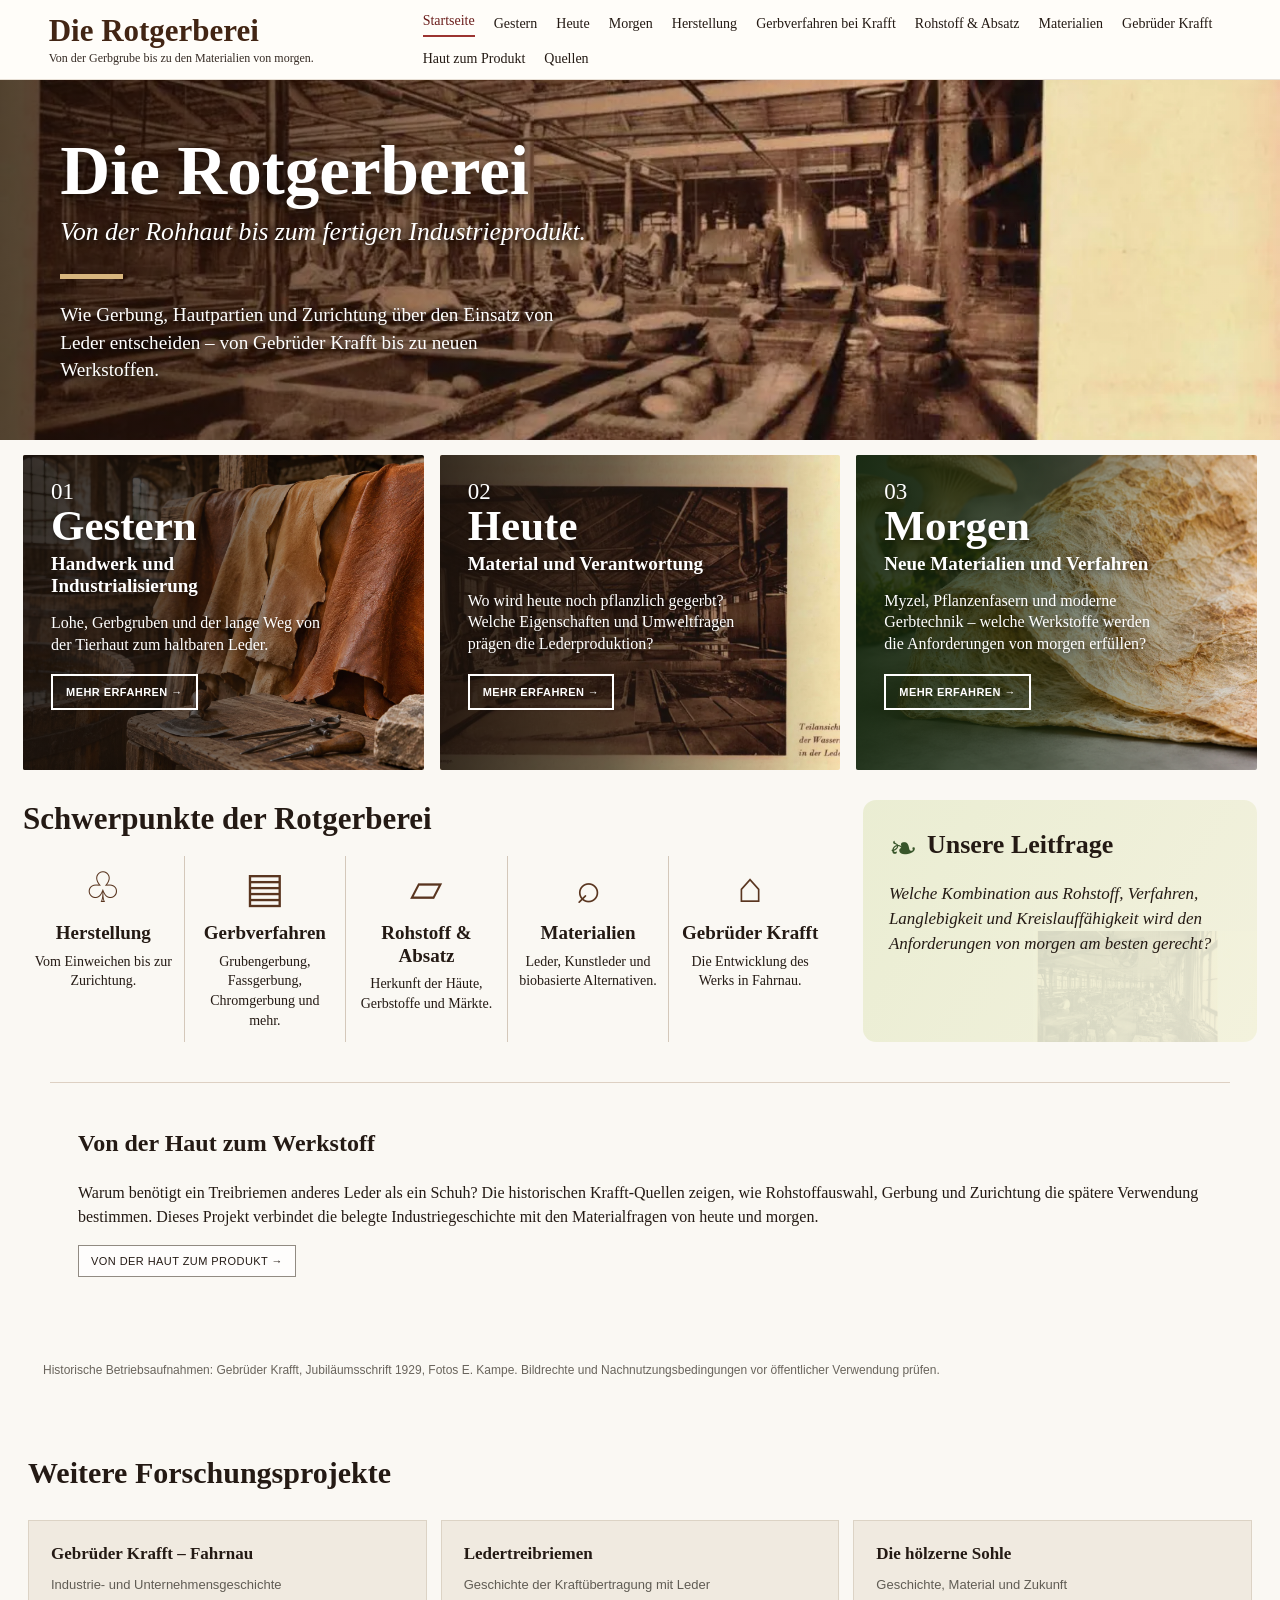
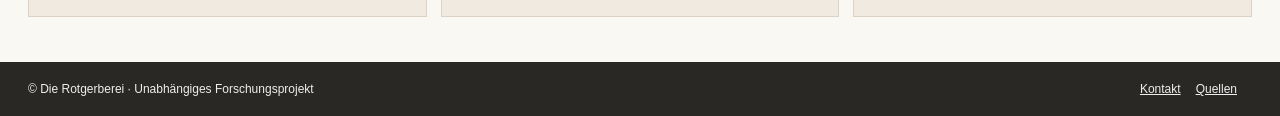
==== commit 678bf9d8: "Add files via upload" ====
--- a/index.html
+++ b/index.html
@@ -1,3 +1,3 @@
 <!DOCTYPE html>
 
-<html lang="de"><head><meta charset="utf-8"/><meta content="width=device-width,initial-scale=1" name="viewport"/><title>Die Rotgerberei – Gestern, Heute und Morgen | Die Rotgerberei</title><meta content="Unabhängige Dokumentation zur Rotgerberei: Geschichte, pflanzliche Gerbung, Gebrüder Krafft und Lederalternativen." name="description"/><link href="https://rotgerberei.krafft-fahrnau.de/index.html" rel="canonical"/><link href="style.css" rel="stylesheet"/></head><body><header><div class="nav"><a class="brand" href="index.html">Die Rotgerberei<small>Von der Gerbgrube bis zu den Materialien von morgen.</small></a><nav aria-label="Hauptnavigation" class="links"><a aria-current="page" href="index.html">Startseite</a><a href="damals.html">Gestern</a><a href="heute.html">Heute</a><a href="zukunft.html">Morgen</a><a href="herstellung.html">Herstellung</a><a href="gerbverfahren-krafft.html">Gerbverfahren bei Krafft</a><a href="rohstoff-absatz.html">Rohstoff &amp; Absatz</a><a href="materialien.html">Materialien</a><a href="krafft.html">Gebrüder Krafft</a><a href="haut-zum-produkt.html">Haut zum Produkt</a><a href="quellen.html">Quellen</a></nav></div></header><main><section class="hero"><div class="hero-shade"></div><div class="hero-content"><h1>Die Rotgerberei</h1><h2>Von der Rohhaut bis zum fertigen Industrieprodukt.</h2><div class="shortline"></div><p>Wie Gerbung, Hautpartien und Zurichtung über den Einsatz von Leder entscheiden – von Gebrüder Krafft bis zu neuen Werkstoffen.</p></div></section><div class="three"><section class="era gestern"><div class="era-inner"><div class="number">01</div><h2>Gestern</h2><h3>Handwerk und Industrialisierung</h3><p>Lohe, Gerbgruben und der lange Weg von der Tierhaut zum haltbaren Leder.</p><a class="btn" href="damals.html">Mehr erfahren →</a></div></section><section class="era today"><div class="era-inner"><div class="number">02</div><h2>Heute</h2><h3>Material und Verantwortung</h3><p>Wo wird heute noch pflanzlich gegerbt? Welche Eigenschaften und Umweltfragen prägen die Lederproduktion?</p><a class="btn" href="heute.html">Mehr erfahren →</a></div></section><section class="era tomorrow"><div class="era-inner"><div class="number">03</div><h2>Morgen</h2><h3>Neue Materialien und Verfahren</h3><p>Myzel, Pflanzenfasern und moderne Gerbtechnik – welche Werkstoffe werden die Anforderungen von morgen erfüllen?</p><a class="btn" href="zukunft.html">Mehr erfahren →</a></div></section></div><div class="home-bottom"><section class="home-focus"><h2>Schwerpunkte der Rotgerberei</h2><div class="focus-grid"><a href="herstellung.html"><span class="focus-icon">♧</span><strong>Herstellung</strong><small>Vom Einweichen bis zur Zurichtung.</small></a><a href="gerbverfahren-krafft.html"><span class="focus-icon">▤</span><strong>Gerbverfahren</strong><small>Grubengerbung, Fassgerbung, Chromgerbung und mehr.</small></a><a href="rohstoff-absatz.html"><span class="focus-icon">▱</span><strong>Rohstoff &amp; Absatz</strong><small>Herkunft der Häute, Gerbstoffe und Märkte.</small></a><a href="materialien.html"><span class="focus-icon">⌕</span><strong>Materialien</strong><small>Leder, Kunstleder und biobasierte Alternativen.</small></a><a href="krafft.html"><span class="focus-icon">⌂</span><strong>Gebrüder Krafft</strong><small>Die Entwicklung des Werks in Fahrnau.</small></a></div></section><aside class="home-leitfrage"><div class="leaf">❧</div><h2>Unsere Leitfrage</h2><p>Welche Kombination aus Rohstoff, Verfahren, Langlebigkeit und Kreislauffähigkeit wird den Anforderungen von morgen am besten gerecht?</p></aside></div><section class="home-context"><h2>Von der Haut zum Werkstoff</h2><p>Warum benötigt ein Treibriemen anderes Leder als ein Schuh? Die historischen Krafft-Quellen zeigen, wie Rohstoffauswahl, Gerbung und Zurichtung die spätere Verwendung bestimmen. Dieses Projekt verbindet die belegte Industriegeschichte mit den Materialfragen von heute und morgen.</p><a class="btn" href="haut-zum-produkt.html">Von der Haut zum Produkt →</a></section></main><div class="source-note">Historische Betriebsaufnahmen: Gebrüder Krafft, Jubiläumsschrift 1929, Fotos E. Kampe. Bildrechte und Nachnutzungsbedingungen vor öffentlicher Verwendung prüfen.</div><section class="related-projects"><h2>Weitere Forschungsprojekte</h2><div class="related-project-grid"><a href="https://krafft-fahrnau.de/"><strong>Gebrüder Krafft – Fahrnau</strong><span>Industrie- und Unternehmensgeschichte</span></a><a href="https://ledertreibriemen.de/"><strong>Ledertreibriemen</strong><span>Geschichte der Kraftübertragung mit Leder</span></a><a href="https://hoelzernesohle.de/"><strong>Die hölzerne Sohle</strong><span>Geschichte, Material und Zukunft</span></a></div></section><footer><div class="footer-inner"><div>© Die Rotgerberei · Unabhängiges Forschungsprojekt</div><div><a href="mailto:armin@wolfarth.ch">Kontakt</a><a href="quellen.html">Quellen</a></div></div></footer></body></html>+<html lang="de"><head><meta charset="utf-8"/><meta content="width=device-width,initial-scale=1" name="viewport"/><title>Die Rotgerberei – Gestern, Heute und Morgen | Die Rotgerberei</title><meta content="Unabhängige Dokumentation zur Rotgerberei: Geschichte, pflanzliche Gerbung, Gebrüder Krafft und Lederalternativen." name="description"/><link href="https://rotgerberei.krafft-fahrnau.de/index.html" rel="canonical"/><link href="style.css?v=20261110-2" rel="stylesheet"/></head><body><header><div class="nav"><a class="brand" href="index.html">Die Rotgerberei<small>Von der Gerbgrube bis zu den Materialien von morgen.</small></a><nav aria-label="Hauptnavigation" class="links"><a aria-current="page" href="index.html">Startseite</a><a href="damals.html">Gestern</a><a href="heute.html">Heute</a><a href="zukunft.html">Morgen</a><a href="herstellung.html">Herstellung</a><a href="gerbverfahren-krafft.html">Gerbverfahren bei Krafft</a><a href="rohstoff-absatz.html">Rohstoff &amp; Absatz</a><a href="materialien.html">Materialien</a><a href="krafft.html">Gebrüder Krafft</a><a href="haut-zum-produkt.html">Haut zum Produkt</a><a href="quellen.html">Quellen</a></nav></div></header><main><section class="hero"><div class="hero-shade"></div><div class="hero-content"><h1>Die Rotgerberei</h1><h2>Von der Rohhaut bis zum fertigen Industrieprodukt.</h2><div class="shortline"></div><p>Wie Gerbung, Hautpartien und Zurichtung über den Einsatz von Leder entscheiden – von Gebrüder Krafft bis zu neuen Werkstoffen.</p></div></section><div class="three"><section class="era gestern"><div class="era-inner"><div class="number">01</div><h2>Gestern</h2><h3>Handwerk und Industrialisierung</h3><p>Lohe, Gerbgruben und der lange Weg von der Tierhaut zum haltbaren Leder.</p><a class="btn" href="damals.html">Mehr erfahren →</a></div></section><section class="era today"><div class="era-inner"><div class="number">02</div><h2>Heute</h2><h3>Material und Verantwortung</h3><p>Wo wird heute noch pflanzlich gegerbt? Welche Eigenschaften und Umweltfragen prägen die Lederproduktion?</p><a class="btn" href="heute.html">Mehr erfahren →</a></div></section><section class="era tomorrow"><div class="era-inner"><div class="number">03</div><h2>Morgen</h2><h3>Neue Materialien und Verfahren</h3><p>Myzel, Pflanzenfasern und moderne Gerbtechnik – welche Werkstoffe werden die Anforderungen von morgen erfüllen?</p><a class="btn" href="zukunft.html">Mehr erfahren →</a></div></section></div><div class="home-bottom"><section class="home-focus"><h2>Schwerpunkte der Rotgerberei</h2><div class="focus-grid"><a href="herstellung.html"><span class="focus-icon">♧</span><strong>Herstellung</strong><small>Vom Einweichen bis zur Zurichtung.</small></a><a href="gerbverfahren-krafft.html"><span class="focus-icon">▤</span><strong>Gerbverfahren</strong><small>Grubengerbung, Fassgerbung, Chromgerbung und mehr.</small></a><a href="rohstoff-absatz.html"><span class="focus-icon">▱</span><strong>Rohstoff &amp; Absatz</strong><small>Herkunft der Häute, Gerbstoffe und Märkte.</small></a><a href="materialien.html"><span class="focus-icon">⌕</span><strong>Materialien</strong><small>Leder, Kunstleder und biobasierte Alternativen.</small></a><a href="krafft.html"><span class="focus-icon">⌂</span><strong>Gebrüder Krafft</strong><small>Die Entwicklung des Werks in Fahrnau.</small></a></div></section><aside class="home-leitfrage"><div class="leaf">❧</div><h2>Unsere Leitfrage</h2><p>Welche Kombination aus Rohstoff, Verfahren, Langlebigkeit und Kreislauffähigkeit wird den Anforderungen von morgen am besten gerecht?</p></aside></div><section class="home-context"><h2>Von der Haut zum Werkstoff</h2><p>Warum benötigt ein Treibriemen anderes Leder als ein Schuh? Die historischen Krafft-Quellen zeigen, wie Rohstoffauswahl, Gerbung und Zurichtung die spätere Verwendung bestimmen. Dieses Projekt verbindet die belegte Industriegeschichte mit den Materialfragen von heute und morgen.</p><a class="btn" href="haut-zum-produkt.html">Von der Haut zum Produkt →</a></section></main><div class="source-note">Historische Betriebsaufnahmen: Gebrüder Krafft, Jubiläumsschrift 1929, Fotos E. Kampe. Bildrechte und Nachnutzungsbedingungen vor öffentlicher Verwendung prüfen.</div><section class="related-projects"><h2>Weitere Forschungsprojekte</h2><div class="related-project-grid"><a href="https://krafft-fahrnau.de/"><strong>Gebrüder Krafft – Fahrnau</strong><span>Industrie- und Unternehmensgeschichte</span></a><a href="https://ledertreibriemen.de/"><strong>Ledertreibriemen</strong><span>Geschichte der Kraftübertragung mit Leder</span></a><a href="https://hoelzernesohle.de/"><strong>Die hölzerne Sohle</strong><span>Geschichte, Material und Zukunft</span></a></div></section><footer><div class="footer-inner"><div>© Die Rotgerberei · Unabhängiges Forschungsprojekt</div><div><a href="mailto:armin@wolfarth.ch">Kontakt</a><a href="quellen.html">Quellen</a></div></div></footer></body></html>
--- a/style.css
+++ b/style.css
@@ -41,6 +41,26 @@
 .future-section{display:grid;grid-template-columns:minmax(230px,.8fr) 1.2fr;gap:30px;align-items:stretch;margin:30px 0;padding:0 0 30px;border-bottom:1px solid #d8d0c3}.future-copy h2{margin:8px 0 14px}.future-visual{min-height:275px;position:relative;overflow:hidden;border-radius:3px;background:#8b6e54}.future-visual:before,.future-visual:after{content:"";position:absolute}.visual-mark{position:absolute;top:16px;left:20px;color:#fff;font:30px Georgia;z-index:2;text-shadow:0 2px 5px #0006}.visual-label{position:absolute;bottom:0;left:0;right:0;padding:28px 15px 14px;color:#fff;font:13px Arial;background:linear-gradient(transparent,#0009);z-index:2}.visual-leather{background:repeating-linear-gradient(115deg,#956842 0 9px,#a87b52 11px 16px,#805536 18px 22px)}.visual-leather:before{inset:13% 14%;border:10px solid #b8895b;border-radius:45% 30% 42% 25%;box-shadow:inset 0 0 35px #51331d,0 18px 28px #38221677;transform:rotate(-10deg)}.visual-mycel{background:radial-gradient(circle at 65% 30%,#b6c6aa,#526c55 55%,#283f35)}.visual-mycel:before{inset:10%;background:repeating-radial-gradient(ellipse at 40% 40%,transparent 0 8px,#e5e4ca99 9px 11px,transparent 12px 23px);transform:rotate(-18deg)}.visual-plant{background:linear-gradient(135deg,#c1b17a,#526d48)}.visual-plant:before{width:230px;height:230px;top:10%;left:17%;border-radius:45%;background:repeating-linear-gradient(35deg,#e7d1a1 0 4px,#8b955b 5px 8px);transform:rotate(25deg);box-shadow:15px 14px 25px #303b2777}.visual-synthetic{background:linear-gradient(140deg,#4a6171,#24333f)}.visual-synthetic:before{inset:15% 12%;background:repeating-linear-gradient(45deg,#8099a9 0 3px,#455c6c 4px 10px);transform:skewY(-9deg);box-shadow:12px 18px 22px #101e2c}.visual-drum{background:linear-gradient(145deg,#b5a38b,#4b4943)}.visual-drum:before{width:220px;height:190px;top:14%;left:20%;border:18px solid #6e4c35;border-radius:45%;background:repeating-linear-gradient(90deg,#9d7651 0 12px,#62442d 13px 18px);box-shadow:10px 14px 0 #423a33}.visual-lab{background:linear-gradient(140deg,#b5d4d4,#567c84)}.visual-lab:before{inset:18% 18%;border:12px solid #e5f1edaa;border-radius:25% 45% 25% 45%;transform:rotate(-15deg);background:repeating-linear-gradient(30deg,#8eb2b2aa 0 8px,#cde1db 9px 14px)}
 @media(max-width:750px){.future-section{grid-template-columns:1fr;gap:14px}.future-visual{min-height:210px}}
 
-/* Startseite im abgestimmten Bilddesign */
-body{background:#faf8f4;color:#251c17}header{background:#fffdf9}.nav{max-width:1600px}.brand{font-family:Georgia,serif}.hero{background-image:linear-gradient(90deg,rgba(23,11,4,.80),rgba(30,16,8,.20) 70%),url('assets/krafft-original-2.webp')!important;background-position:center!important;background-size:cover!important;min-height:370px}.hero:before,.hero:after{display:none!important}.hero-content{position:relative;z-index:2}.hero-content h1{font-family:Georgia,serif}.three{max-width:1600px;margin:0 auto;gap:15px;padding:16px 24px 24px}.era{min-height:310px;background-size:cover!important;background-position:center!important;position:relative}.era:before{content:"";position:absolute;inset:0;background:linear-gradient(90deg,rgba(25,15,8,.78),rgba(0,0,0,.08))}.era .era-inner{position:relative;z-index:1}.era.gestern{background-image:url('assets/gestern-illustration.webp')!important}.era.today{background-image:url('assets/krafft-original-3.webp')!important}.era.tomorrow{background-image:url('assets/myzel-illustration.webp')!important}.era.tomorrow:before{background:linear-gradient(90deg,rgba(24,48,21,.91),rgba(26,51,21,.12))}.era h2{font-family:Georgia,serif;font-size:43px}.era h3{font-family:Georgia,serif}.home-bottom{max-width:1552px;margin:8px auto 45px;padding:0 24px;display:grid;grid-template-columns:minmax(0,2fr) minmax(300px,1fr);gap:34px;align-items:stretch}.home-focus h2{font-family:Georgia,serif;font-size:31px;margin:0 0 20px}.focus-grid{display:grid;grid-template-columns:repeat(5,minmax(0,1fr));gap:0}.focus-grid a{color:#2b211b;text-align:center;text-decoration:none;padding:8px 12px;display:flex;flex-direction:column;align-items:center;border-right:1px solid #c9bfb3}.focus-grid a:last-child{border:0}.focus-icon{font-size:44px;line-height:1.2;color:#51301b;margin:2px 0 10px}.focus-grid strong{font-family:Georgia,serif;font-size:20px}.focus-grid small{font-size:14px;line-height:1.4;margin-top:8px}.home-leitfrage{background:linear-gradient(125deg,#e9ebd0,#f4f2e4);border-radius:14px;padding:26px 30px;position:relative;overflow:hidden}.home-leitfrage .leaf{font-size:35px;color:#38552a;float:left;margin-right:14px}.home-leitfrage h2{font-family:Georgia,serif;font-size:26px;margin:5px 0 15px}.home-leitfrage p{font:italic 18px/1.55 Georgia,serif;clear:both}.home-context{max-width:1160px;margin:0 auto 50px;padding:25px 32px;border-top:1px solid #d6cabd}.home-context h2{font-family:Georgia,serif}.home-context p{max-width:950px}.future-visual.visual-leather{background:url('assets/gestern-illustration.webp') center/cover}.future-visual.visual-mycel{background:url('assets/myzel-illustration.webp') center/cover}.future-visual.visual-plant{background:url('assets/pflanzen-illustration.webp') center/cover}.future-visual.visual-leather:before,.future-visual.visual-mycel:before,.future-visual.visual-plant:before{display:none}
-@media(max-width:1050px){.home-bottom{grid-template-columns:1fr}.focus-grid strong{font-size:17px}}@media(max-width:720px){.three{grid-template-columns:1fr}.era{min-height:300px}.focus-grid{grid-template-columns:repeat(2,1fr)}.focus-grid a:nth-child(2n){border:0}.home-bottom{padding:0 15px}.home-focus h2{font-size:26px}}
+
+/* HOMEPAGE V2: eindeutige Regeln statt widerspruechlicher Ueberschreibungen */
+body{background:#faf8f3;color:#241a14}
+header{position:relative;background:#fffdf9;border-bottom:1px solid #e7dfd5}
+.nav{max-width:1600px;min-height:78px;padding:10px 3.8%;display:grid;grid-template-columns:350px minmax(0,1fr);align-items:center;gap:24px}
+.brand{color:#422514;font-size:31px;line-height:1.03;white-space:normal}.brand small{color:#362b24;font-size:12px;white-space:normal}
+.links{gap:11px 19px;justify-content:flex-start}.links a{font-size:14px}.links a[aria-current="page"]{color:#6b1e1c;border-bottom:2px solid #9c3431;padding-bottom:4px}
+.hero{min-height:360px!important;display:flex!important;align-items:center!important;justify-content:flex-start!important;text-align:left!important;background:linear-gradient(90deg,rgba(29,14,6,.76) 0%,rgba(35,18,8,.43) 34%,rgba(28,16,10,.06) 75%),url('assets/krafft-original-2.webp') center 48%/cover no-repeat!important;color:#fff}
+.hero:before,.hero:after,.hero-shade{display:none!important}.hero-content{width:100%;max-width:1600px;margin:0 auto;padding:43px 4.7%!important;text-align:left!important;position:relative;z-index:1}.hero h1{font-size:clamp(3.3rem,5.4vw,5.7rem);line-height:1.02;margin:0 0 7px}.hero h2{font-style:italic;font-size:clamp(1.25rem,2vw,1.75rem)}.hero .shortline{height:5px;width:63px;background:#d8b67e;margin:22px 0!important}.hero p{max-width:520px;margin:0!important;font-size:1.2rem;line-height:1.45}
+.three{max-width:1600px!important;margin:0 auto;display:grid;grid-template-columns:repeat(3,minmax(0,1fr));padding:15px 1.8% 24px!important;gap:16px!important}
+.era{min-height:315px!important;padding:25px 28px!important;border:0!important;display:flex;align-items:flex-start;position:relative;isolation:isolate;overflow:hidden;background-size:cover!important;background-position:center!important;color:#fff!important}
+.era.gestern{background-image:url('assets/gestern-illustration.webp')!important}.era.today{background-image:url('assets/krafft-original-3.webp')!important}.era.tomorrow{background-image:url('assets/myzel-illustration.webp')!important}
+.era:before,.era.today:before,.era.tomorrow:before{content:'';display:block!important;position:absolute;inset:0;z-index:0!important;background:linear-gradient(90deg,rgba(25,17,11,.88),rgba(25,17,11,.65) 42%,rgba(25,17,11,.03))!important;mask-image:none!important;-webkit-mask-image:none!important}
+.era.tomorrow:before{background:linear-gradient(90deg,rgba(19,39,13,.90),rgba(19,39,13,.65) 43%,rgba(19,39,13,.03))!important}
+.era .era-inner{color:#fff!important;max-width:270px;position:relative;z-index:2!important}.era .era-inner h2,.era .era-inner h3,.era .era-inner p,.era .era-inner .number{color:#fff!important;text-shadow:0 2px 5px rgba(0,0,0,.4)}.era .number{font-size:23px;line-height:1}.era h2{font-size:43px;line-height:1.06;margin:0 0 4px}.era h3{font-size:19px;font-weight:bold;line-height:1.17;margin:0 0 15px}.era p{font-size:16px;line-height:1.35;margin:0 0 19px}.era .btn{display:inline-block;background:transparent!important;color:#fff!important;border:2px solid #fff!important;font-weight:bold;font-size:11px;padding:10px 13px;text-shadow:none!important}.era .btn:hover{background:#fff!important;color:#231810!important}
+.home-bottom{width:100%;max-width:1600px;margin:6px auto 40px;padding:0 1.8%;display:grid;grid-template-columns:minmax(0,2.05fr) minmax(340px,1fr);gap:32px;align-items:stretch}.home-focus{min-width:0}.home-focus h2{font-size:31px;line-height:1.2;margin:0 0 19px}.focus-grid{display:grid;grid-template-columns:repeat(5,minmax(0,1fr))}.focus-grid a{display:flex;flex-direction:column;align-items:center;text-align:center;text-decoration:none;padding:5px 11px 12px;border-right:1px solid #d4c8ba}.focus-grid a:last-child{border:0}.focus-icon{font-size:42px;color:#59351f;line-height:1.15;margin:3px 0 10px}.focus-grid strong{font-size:19px;line-height:1.18}.focus-grid small{font-size:14px;line-height:1.4;margin-top:7px}.focus-grid a:hover strong{text-decoration:underline}
+.home-leitfrage{background:linear-gradient(120deg,rgba(234,237,210,.98),rgba(241,240,218,.88));border-radius:13px;padding:23px 26px;min-height:220px;position:relative;overflow:hidden}.home-leitfrage:after{content:'';position:absolute;right:-5px;bottom:-10px;width:58%;height:50%;background:url('assets/krafft-original-1.webp') center/cover;opacity:.10;filter:sepia(1)}.home-leitfrage .leaf{font-size:34px;color:#38552a;float:left;margin-right:10px}.home-leitfrage h2{font-size:26px;margin:2px 0 15px}.home-leitfrage p{font:italic 17px/1.48 Georgia,serif;clear:both;position:relative;z-index:1}
+.home-context{max-width:1180px;margin:0 auto 50px;padding:22px 28px;border-top:1px solid #ddd0c2}
+@media(max-width:1100px){.nav{grid-template-columns:1fr;gap:14px}.links{gap:10px 17px}.home-bottom{grid-template-columns:1fr}.hero{min-height:330px!important}}
+@media(max-width:750px){.nav{padding:14px 18px}.brand{font-size:27px}.links a{font-size:13px}.hero{min-height:360px!important}.hero-content{padding:42px 22px!important}.hero h1{font-size:3.3rem}.hero p{font-size:1.04rem}.three{grid-template-columns:1fr!important;padding:12px 15px!important;gap:12px!important}.era{min-height:295px!important}.home-bottom{padding:0 15px;gap:25px}.focus-grid{grid-template-columns:repeat(2,minmax(0,1fr))}.focus-grid a:nth-child(2n){border-right:0}.home-focus h2{font-size:26px}}
+
+/* Zukunftskapitel 2026-11-11: ausschließlich diese Seite */
+.future-opening{display:grid;grid-template-columns:1fr 1fr;gap:2rem;align-items:center;margin:2rem 0 2.5rem;padding:1.15rem;background:#f1eee7;border-radius:14px}.future-opening img{width:100%;height:340px;object-fit:cover;border-radius:10px}.future-opening h2{margin:.25rem 0 1rem}.future-opening p{line-height:1.7}.future-status{display:grid;grid-template-columns:repeat(3,1fr);gap:1rem;margin:2rem 0 3.5rem}.future-status>div{background:#f6f3eb;border-top:4px solid #a67a4c;border-radius:5px;padding:1.1rem}.future-status b{font-size:1.07rem}.future-status p{margin:.5rem 0 0;line-height:1.6}.future-chapter{margin:4rem 0;max-width:100%;padding-top:1rem;border-top:1px solid #ded8cd}.future-chapter h2{font-size:clamp(1.65rem,3vw,2.35rem);margin:.4rem 0 1.4rem}.future-chapter h3{font-size:1.22rem;margin:1.5rem 0 .5rem}.future-chapter p,.future-chapter li{line-height:1.78}.future-split{display:grid;grid-template-columns:minmax(230px,.9fr) 1.1fr;gap:1.8rem;align-items:start}.future-split img{width:100%;max-height:440px;object-fit:cover;border-radius:11px}.future-mini-grid{display:grid;grid-template-columns:repeat(2,minmax(0,1fr));gap:1rem;margin:1.5rem 0}.future-mini-grid article{padding:1.35rem;background:#f7f5f0;border-radius:9px;border:1px solid #e7e1d6}.future-mini-grid article h3{margin:0 0 .5rem}.future-mini-grid article p{margin:0}.future-question{background:#e9f0e6;padding:1.3rem 1.6rem;border-left:4px solid #668468;border-radius:7px;margin:1.5rem 0}.future-question p{margin:.4rem 0 0}.future-steps{padding-left:1.5rem}.future-steps li{margin:.75rem 0}.future-conclusion{margin:3.5rem auto!important;padding:2rem!important;max-width:1100px!important}.future-sources{font-size:.96rem}.future-sources a{text-decoration:underline;text-underline-offset:3px}.future-chapter .table-scroll{overflow-x:auto}.future-chapter table{width:100%}@media(max-width:760px){.future-opening,.future-split{grid-template-columns:1fr}.future-opening img{height:260px}.future-status{grid-template-columns:1fr}.future-mini-grid{grid-template-columns:1fr}.future-chapter{margin:2.5rem 0}}
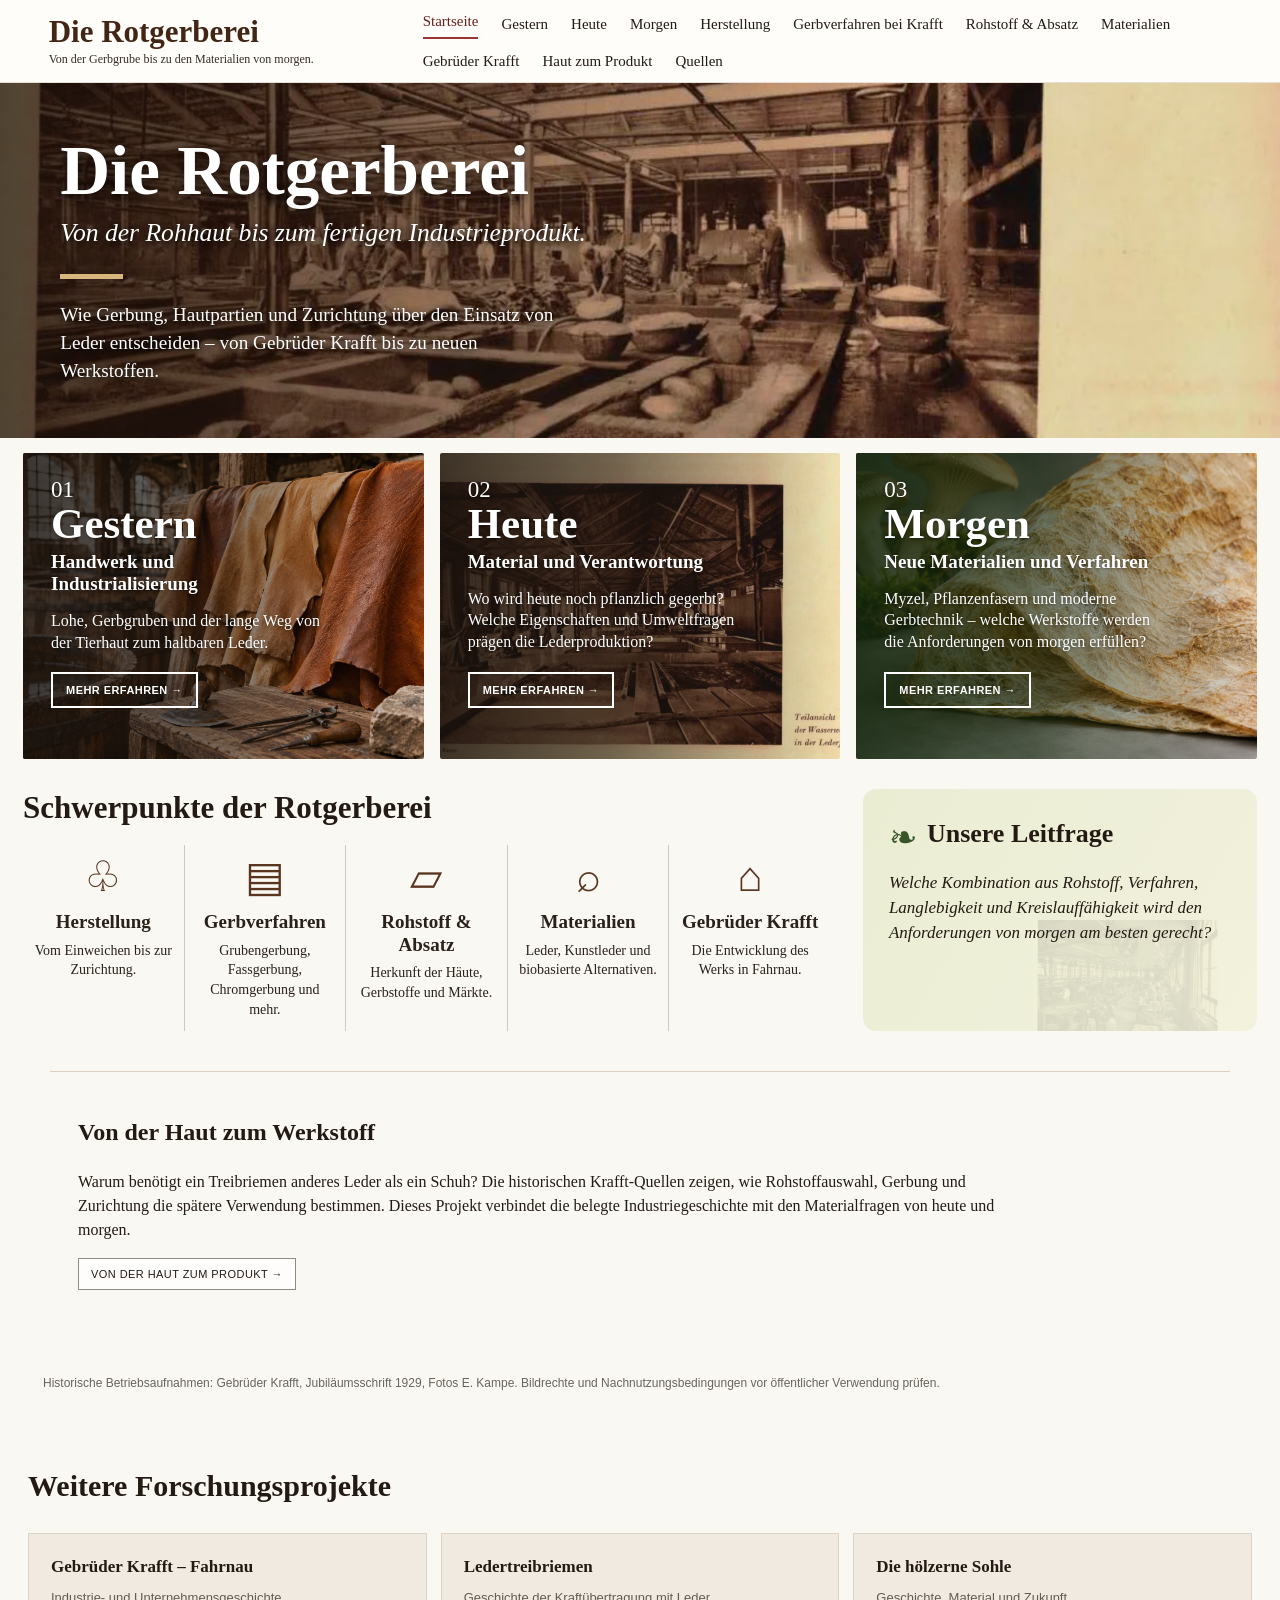
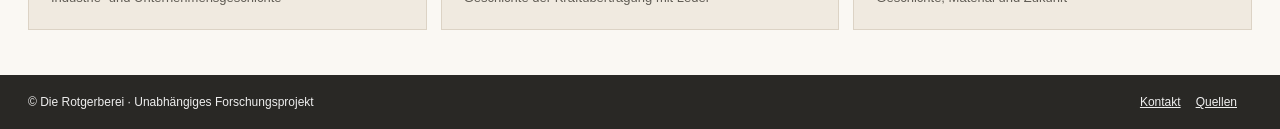
==== commit 8b360194: "Add files via upload" ====
--- a/index.html
+++ b/index.html
@@ -1,3 +1,3 @@
 <!DOCTYPE html>
 
-<html lang="de"><head><meta charset="utf-8"/><meta content="width=device-width,initial-scale=1" name="viewport"/><title>Die Rotgerberei – Gestern, Heute und Morgen | Die Rotgerberei</title><meta content="Unabhängige Dokumentation zur Rotgerberei: Geschichte, pflanzliche Gerbung, Gebrüder Krafft und Lederalternativen." name="description"/><link href="https://rotgerberei.krafft-fahrnau.de/index.html" rel="canonical"/><link href="style.css?v=20261110-2" rel="stylesheet"/></head><body><header><div class="nav"><a class="brand" href="index.html">Die Rotgerberei<small>Von der Gerbgrube bis zu den Materialien von morgen.</small></a><nav aria-label="Hauptnavigation" class="links"><a aria-current="page" href="index.html">Startseite</a><a href="damals.html">Gestern</a><a href="heute.html">Heute</a><a href="zukunft.html">Morgen</a><a href="herstellung.html">Herstellung</a><a href="gerbverfahren-krafft.html">Gerbverfahren bei Krafft</a><a href="rohstoff-absatz.html">Rohstoff &amp; Absatz</a><a href="materialien.html">Materialien</a><a href="krafft.html">Gebrüder Krafft</a><a href="haut-zum-produkt.html">Haut zum Produkt</a><a href="quellen.html">Quellen</a></nav></div></header><main><section class="hero"><div class="hero-shade"></div><div class="hero-content"><h1>Die Rotgerberei</h1><h2>Von der Rohhaut bis zum fertigen Industrieprodukt.</h2><div class="shortline"></div><p>Wie Gerbung, Hautpartien und Zurichtung über den Einsatz von Leder entscheiden – von Gebrüder Krafft bis zu neuen Werkstoffen.</p></div></section><div class="three"><section class="era gestern"><div class="era-inner"><div class="number">01</div><h2>Gestern</h2><h3>Handwerk und Industrialisierung</h3><p>Lohe, Gerbgruben und der lange Weg von der Tierhaut zum haltbaren Leder.</p><a class="btn" href="damals.html">Mehr erfahren →</a></div></section><section class="era today"><div class="era-inner"><div class="number">02</div><h2>Heute</h2><h3>Material und Verantwortung</h3><p>Wo wird heute noch pflanzlich gegerbt? Welche Eigenschaften und Umweltfragen prägen die Lederproduktion?</p><a class="btn" href="heute.html">Mehr erfahren →</a></div></section><section class="era tomorrow"><div class="era-inner"><div class="number">03</div><h2>Morgen</h2><h3>Neue Materialien und Verfahren</h3><p>Myzel, Pflanzenfasern und moderne Gerbtechnik – welche Werkstoffe werden die Anforderungen von morgen erfüllen?</p><a class="btn" href="zukunft.html">Mehr erfahren →</a></div></section></div><div class="home-bottom"><section class="home-focus"><h2>Schwerpunkte der Rotgerberei</h2><div class="focus-grid"><a href="herstellung.html"><span class="focus-icon">♧</span><strong>Herstellung</strong><small>Vom Einweichen bis zur Zurichtung.</small></a><a href="gerbverfahren-krafft.html"><span class="focus-icon">▤</span><strong>Gerbverfahren</strong><small>Grubengerbung, Fassgerbung, Chromgerbung und mehr.</small></a><a href="rohstoff-absatz.html"><span class="focus-icon">▱</span><strong>Rohstoff &amp; Absatz</strong><small>Herkunft der Häute, Gerbstoffe und Märkte.</small></a><a href="materialien.html"><span class="focus-icon">⌕</span><strong>Materialien</strong><small>Leder, Kunstleder und biobasierte Alternativen.</small></a><a href="krafft.html"><span class="focus-icon">⌂</span><strong>Gebrüder Krafft</strong><small>Die Entwicklung des Werks in Fahrnau.</small></a></div></section><aside class="home-leitfrage"><div class="leaf">❧</div><h2>Unsere Leitfrage</h2><p>Welche Kombination aus Rohstoff, Verfahren, Langlebigkeit und Kreislauffähigkeit wird den Anforderungen von morgen am besten gerecht?</p></aside></div><section class="home-context"><h2>Von der Haut zum Werkstoff</h2><p>Warum benötigt ein Treibriemen anderes Leder als ein Schuh? Die historischen Krafft-Quellen zeigen, wie Rohstoffauswahl, Gerbung und Zurichtung die spätere Verwendung bestimmen. Dieses Projekt verbindet die belegte Industriegeschichte mit den Materialfragen von heute und morgen.</p><a class="btn" href="haut-zum-produkt.html">Von der Haut zum Produkt →</a></section></main><div class="source-note">Historische Betriebsaufnahmen: Gebrüder Krafft, Jubiläumsschrift 1929, Fotos E. Kampe. Bildrechte und Nachnutzungsbedingungen vor öffentlicher Verwendung prüfen.</div><section class="related-projects"><h2>Weitere Forschungsprojekte</h2><div class="related-project-grid"><a href="https://krafft-fahrnau.de/"><strong>Gebrüder Krafft – Fahrnau</strong><span>Industrie- und Unternehmensgeschichte</span></a><a href="https://ledertreibriemen.de/"><strong>Ledertreibriemen</strong><span>Geschichte der Kraftübertragung mit Leder</span></a><a href="https://hoelzernesohle.de/"><strong>Die hölzerne Sohle</strong><span>Geschichte, Material und Zukunft</span></a></div></section><footer><div class="footer-inner"><div>© Die Rotgerberei · Unabhängiges Forschungsprojekt</div><div><a href="mailto:armin@wolfarth.ch">Kontakt</a><a href="quellen.html">Quellen</a></div></div></footer></body></html>+<html lang="de"><head><meta charset="utf-8"/><meta content="width=device-width,initial-scale=1" name="viewport"/><title>Die Rotgerberei – Gestern, Heute und Morgen | Die Rotgerberei</title><meta content="Unabhängige Dokumentation zur Rotgerberei: Geschichte, pflanzliche Gerbung, Gebrüder Krafft und Lederalternativen." name="description"/><link href="https://rotgerberei.krafft-fahrnau.de/index.html" rel="canonical"/><link href="style.css" rel="stylesheet"/></head><body><header><div class="nav"><a class="brand" href="index.html">Die Rotgerberei<small>Von der Gerbgrube bis zu den Materialien von morgen.</small></a><nav aria-label="Hauptnavigation" class="links"><a aria-current="page" href="index.html">Startseite</a><a href="damals.html">Gestern</a><a href="heute.html">Heute</a><a href="zukunft.html">Morgen</a><a href="herstellung.html">Herstellung</a><a href="gerbverfahren-krafft.html">Gerbverfahren bei Krafft</a><a href="rohstoff-absatz.html">Rohstoff &amp; Absatz</a><a href="materialien.html">Materialien</a><a href="krafft.html">Gebrüder Krafft</a><a href="haut-zum-produkt.html">Haut zum Produkt</a><a href="quellen.html">Quellen</a></nav></div></header><main><section class="hero"><div class="hero-shade"></div><div class="hero-content"><h1>Die Rotgerberei</h1><h2>Von der Rohhaut bis zum fertigen Industrieprodukt.</h2><div class="shortline"></div><p>Wie Gerbung, Hautpartien und Zurichtung über den Einsatz von Leder entscheiden – von Gebrüder Krafft bis zu neuen Werkstoffen.</p></div></section><div class="three"><section class="era gestern"><div class="era-inner"><div class="number">01</div><h2>Gestern</h2><h3>Handwerk und Industrialisierung</h3><p>Lohe, Gerbgruben und der lange Weg von der Tierhaut zum haltbaren Leder.</p><a class="btn" href="damals.html">Mehr erfahren →</a></div></section><section class="era today"><div class="era-inner"><div class="number">02</div><h2>Heute</h2><h3>Material und Verantwortung</h3><p>Wo wird heute noch pflanzlich gegerbt? Welche Eigenschaften und Umweltfragen prägen die Lederproduktion?</p><a class="btn" href="heute.html">Mehr erfahren →</a></div></section><section class="era tomorrow"><div class="era-inner"><div class="number">03</div><h2>Morgen</h2><h3>Neue Materialien und Verfahren</h3><p>Myzel, Pflanzenfasern und moderne Gerbtechnik – welche Werkstoffe werden die Anforderungen von morgen erfüllen?</p><a class="btn" href="zukunft.html">Mehr erfahren →</a></div></section></div><div class="home-bottom"><section class="home-focus"><h2>Schwerpunkte der Rotgerberei</h2><div class="focus-grid"><a href="herstellung.html"><span class="focus-icon">♧</span><strong>Herstellung</strong><small>Vom Einweichen bis zur Zurichtung.</small></a><a href="gerbverfahren-krafft.html"><span class="focus-icon">▤</span><strong>Gerbverfahren</strong><small>Grubengerbung, Fassgerbung, Chromgerbung und mehr.</small></a><a href="rohstoff-absatz.html"><span class="focus-icon">▱</span><strong>Rohstoff &amp; Absatz</strong><small>Herkunft der Häute, Gerbstoffe und Märkte.</small></a><a href="materialien.html"><span class="focus-icon">⌕</span><strong>Materialien</strong><small>Leder, Kunstleder und biobasierte Alternativen.</small></a><a href="krafft.html"><span class="focus-icon">⌂</span><strong>Gebrüder Krafft</strong><small>Die Entwicklung des Werks in Fahrnau.</small></a></div></section><aside class="home-leitfrage"><div class="leaf">❧</div><h2>Unsere Leitfrage</h2><p>Welche Kombination aus Rohstoff, Verfahren, Langlebigkeit und Kreislauffähigkeit wird den Anforderungen von morgen am besten gerecht?</p></aside></div><section class="home-context"><h2>Von der Haut zum Werkstoff</h2><p>Warum benötigt ein Treibriemen anderes Leder als ein Schuh? Die historischen Krafft-Quellen zeigen, wie Rohstoffauswahl, Gerbung und Zurichtung die spätere Verwendung bestimmen. Dieses Projekt verbindet die belegte Industriegeschichte mit den Materialfragen von heute und morgen.</p><a class="btn" href="haut-zum-produkt.html">Von der Haut zum Produkt →</a></section></main><div class="source-note">Historische Betriebsaufnahmen: Gebrüder Krafft, Jubiläumsschrift 1929, Fotos E. Kampe. Bildrechte und Nachnutzungsbedingungen vor öffentlicher Verwendung prüfen.</div><section class="related-projects"><h2>Weitere Forschungsprojekte</h2><div class="related-project-grid"><a href="https://krafft-fahrnau.de/"><strong>Gebrüder Krafft – Fahrnau</strong><span>Industrie- und Unternehmensgeschichte</span></a><a href="https://ledertreibriemen.de/"><strong>Ledertreibriemen</strong><span>Geschichte der Kraftübertragung mit Leder</span></a><a href="https://hoelzernesohle.de/"><strong>Die hölzerne Sohle</strong><span>Geschichte, Material und Zukunft</span></a></div></section><footer><div class="footer-inner"><div>© Die Rotgerberei · Unabhängiges Forschungsprojekt</div><div><a href="mailto:armin@wolfarth.ch">Kontakt</a><a href="quellen.html">Quellen</a></div></div></footer></body></html>
--- a/style.css
+++ b/style.css
@@ -41,26 +41,37 @@
 .future-section{display:grid;grid-template-columns:minmax(230px,.8fr) 1.2fr;gap:30px;align-items:stretch;margin:30px 0;padding:0 0 30px;border-bottom:1px solid #d8d0c3}.future-copy h2{margin:8px 0 14px}.future-visual{min-height:275px;position:relative;overflow:hidden;border-radius:3px;background:#8b6e54}.future-visual:before,.future-visual:after{content:"";position:absolute}.visual-mark{position:absolute;top:16px;left:20px;color:#fff;font:30px Georgia;z-index:2;text-shadow:0 2px 5px #0006}.visual-label{position:absolute;bottom:0;left:0;right:0;padding:28px 15px 14px;color:#fff;font:13px Arial;background:linear-gradient(transparent,#0009);z-index:2}.visual-leather{background:repeating-linear-gradient(115deg,#956842 0 9px,#a87b52 11px 16px,#805536 18px 22px)}.visual-leather:before{inset:13% 14%;border:10px solid #b8895b;border-radius:45% 30% 42% 25%;box-shadow:inset 0 0 35px #51331d,0 18px 28px #38221677;transform:rotate(-10deg)}.visual-mycel{background:radial-gradient(circle at 65% 30%,#b6c6aa,#526c55 55%,#283f35)}.visual-mycel:before{inset:10%;background:repeating-radial-gradient(ellipse at 40% 40%,transparent 0 8px,#e5e4ca99 9px 11px,transparent 12px 23px);transform:rotate(-18deg)}.visual-plant{background:linear-gradient(135deg,#c1b17a,#526d48)}.visual-plant:before{width:230px;height:230px;top:10%;left:17%;border-radius:45%;background:repeating-linear-gradient(35deg,#e7d1a1 0 4px,#8b955b 5px 8px);transform:rotate(25deg);box-shadow:15px 14px 25px #303b2777}.visual-synthetic{background:linear-gradient(140deg,#4a6171,#24333f)}.visual-synthetic:before{inset:15% 12%;background:repeating-linear-gradient(45deg,#8099a9 0 3px,#455c6c 4px 10px);transform:skewY(-9deg);box-shadow:12px 18px 22px #101e2c}.visual-drum{background:linear-gradient(145deg,#b5a38b,#4b4943)}.visual-drum:before{width:220px;height:190px;top:14%;left:20%;border:18px solid #6e4c35;border-radius:45%;background:repeating-linear-gradient(90deg,#9d7651 0 12px,#62442d 13px 18px);box-shadow:10px 14px 0 #423a33}.visual-lab{background:linear-gradient(140deg,#b5d4d4,#567c84)}.visual-lab:before{inset:18% 18%;border:12px solid #e5f1edaa;border-radius:25% 45% 25% 45%;transform:rotate(-15deg);background:repeating-linear-gradient(30deg,#8eb2b2aa 0 8px,#cde1db 9px 14px)}
 @media(max-width:750px){.future-section{grid-template-columns:1fr;gap:14px}.future-visual{min-height:210px}}
 
+/* Startseite im abgestimmten Bilddesign */
+body{background:#faf8f4;color:#251c17}header{background:#fffdf9}.nav{max-width:1600px}.brand{font-family:Georgia,serif}.hero{background-image:linear-gradient(90deg,rgba(23,11,4,.80),rgba(30,16,8,.20) 70%),url('assets/krafft-original-2.webp')!important;background-position:center!important;background-size:cover!important;min-height:370px}.hero:before,.hero:after{display:none!important}.hero-content{position:relative;z-index:2}.hero-content h1{font-family:Georgia,serif}.three{max-width:1600px;margin:0 auto;gap:15px;padding:16px 24px 24px}.era{min-height:310px;background-size:cover!important;background-position:center!important;position:relative}.era:before{content:"";position:absolute;inset:0;background:linear-gradient(90deg,rgba(25,15,8,.78),rgba(0,0,0,.08))}.era .era-inner{position:relative;z-index:1}.era.gestern{background-image:url('assets/gestern-illustration.webp')!important}.era.today{background-image:url('assets/krafft-original-3.webp')!important}.era.tomorrow{background-image:url('assets/myzel-illustration.webp')!important}.era.tomorrow:before{background:linear-gradient(90deg,rgba(24,48,21,.91),rgba(26,51,21,.12))}.era h2{font-family:Georgia,serif;font-size:43px}.era h3{font-family:Georgia,serif}.home-bottom{max-width:1552px;margin:8px auto 45px;padding:0 24px;display:grid;grid-template-columns:minmax(0,2fr) minmax(300px,1fr);gap:34px;align-items:stretch}.home-focus h2{font-family:Georgia,serif;font-size:31px;margin:0 0 20px}.focus-grid{display:grid;grid-template-columns:repeat(5,minmax(0,1fr));gap:0}.focus-grid a{color:#2b211b;text-align:center;text-decoration:none;padding:8px 12px;display:flex;flex-direction:column;align-items:center;border-right:1px solid #c9bfb3}.focus-grid a:last-child{border:0}.focus-icon{font-size:44px;line-height:1.2;color:#51301b;margin:2px 0 10px}.focus-grid strong{font-family:Georgia,serif;font-size:20px}.focus-grid small{font-size:14px;line-height:1.4;margin-top:8px}.home-leitfrage{background:linear-gradient(125deg,#e9ebd0,#f4f2e4);border-radius:14px;padding:26px 30px;position:relative;overflow:hidden}.home-leitfrage .leaf{font-size:35px;color:#38552a;float:left;margin-right:14px}.home-leitfrage h2{font-family:Georgia,serif;font-size:26px;margin:5px 0 15px}.home-leitfrage p{font:italic 18px/1.55 Georgia,serif;clear:both}.home-context{max-width:1160px;margin:0 auto 50px;padding:25px 32px;border-top:1px solid #d6cabd}.home-context h2{font-family:Georgia,serif}.home-context p{max-width:950px}.future-visual.visual-leather{background:url('assets/gestern-illustration.webp') center/cover}.future-visual.visual-mycel{background:url('assets/myzel-illustration.webp') center/cover}.future-visual.visual-plant{background:url('assets/pflanzen-illustration.webp') center/cover}.future-visual.visual-leather:before,.future-visual.visual-mycel:before,.future-visual.visual-plant:before{display:none}
+@media(max-width:1050px){.home-bottom{grid-template-columns:1fr}.focus-grid strong{font-size:17px}}@media(max-width:720px){.three{grid-template-columns:1fr}.era{min-height:300px}.focus-grid{grid-template-columns:repeat(2,1fr)}.focus-grid a:nth-child(2n){border:0}.home-bottom{padding:0 15px}.home-focus h2{font-size:26px}}
 
-/* HOMEPAGE V2: eindeutige Regeln statt widerspruechlicher Ueberschreibungen */
-body{background:#faf8f3;color:#241a14}
+
+/* FINAL: homepage layout matching approved visual concept */
+body{margin:0;background:#faf8f3;color:#241a14}
 header{position:relative;background:#fffdf9;border-bottom:1px solid #e7dfd5}
 .nav{max-width:1600px;min-height:78px;padding:10px 3.8%;display:grid;grid-template-columns:350px minmax(0,1fr);align-items:center;gap:24px}
-.brand{color:#422514;font-size:31px;line-height:1.03;white-space:normal}.brand small{color:#362b24;font-size:12px;white-space:normal}
-.links{gap:11px 19px;justify-content:flex-start}.links a{font-size:14px}.links a[aria-current="page"]{color:#6b1e1c;border-bottom:2px solid #9c3431;padding-bottom:4px}
-.hero{min-height:360px!important;display:flex!important;align-items:center!important;justify-content:flex-start!important;text-align:left!important;background:linear-gradient(90deg,rgba(29,14,6,.76) 0%,rgba(35,18,8,.43) 34%,rgba(28,16,10,.06) 75%),url('assets/krafft-original-2.webp') center 48%/cover no-repeat!important;color:#fff}
-.hero:before,.hero:after,.hero-shade{display:none!important}.hero-content{width:100%;max-width:1600px;margin:0 auto;padding:43px 4.7%!important;text-align:left!important;position:relative;z-index:1}.hero h1{font-size:clamp(3.3rem,5.4vw,5.7rem);line-height:1.02;margin:0 0 7px}.hero h2{font-style:italic;font-size:clamp(1.25rem,2vw,1.75rem)}.hero .shortline{height:5px;width:63px;background:#d8b67e;margin:22px 0!important}.hero p{max-width:520px;margin:0!important;font-size:1.2rem;line-height:1.45}
-.three{max-width:1600px!important;margin:0 auto;display:grid;grid-template-columns:repeat(3,minmax(0,1fr));padding:15px 1.8% 24px!important;gap:16px!important}
-.era{min-height:315px!important;padding:25px 28px!important;border:0!important;display:flex;align-items:flex-start;position:relative;isolation:isolate;overflow:hidden;background-size:cover!important;background-position:center!important;color:#fff!important}
+.brand{color:#422514;font-size:31px;line-height:1.03}.brand small{color:#362b24;font-size:12px;white-space:normal}
+.links{gap:11px 23px;justify-content:flex-start}.links a{font-size:15px}.links a[aria-current="page"]{color:#6b1e1c;border-bottom:2px solid #9c3431;padding-bottom:4px}
+.hero{min-height:355px!important;display:flex!important;align-items:center!important;justify-content:flex-start!important;text-align:left!important;background:linear-gradient(90deg,rgba(29,14,6,.90) 0%,rgba(35,18,8,.70) 29%,rgba(28,16,10,.10) 72%),url('assets/krafft-original-2.webp') center 48%/cover no-repeat!important}
+.hero-shade{display:none!important}.hero-content{width:100%;max-width:1600px;margin:0 auto;padding:43px 4.7%!important;text-align:left!important}.hero h1{font-size:clamp(3.3rem,5.4vw,5.7rem);line-height:1.02;margin:0 0 7px}.hero h2{font-style:italic;font-size:clamp(1.25rem,2vw,1.75rem)}.hero .shortline{height:5px;width:63px;background:#d8b67e;margin:22px 0!important}.hero p{max-width:520px;margin:0!important;font-size:1.2rem;line-height:1.45}
+.three{max-width:1600px!important;padding:15px 1.8% 24px!important;gap:16px!important;grid-template-columns:repeat(3,minmax(0,1fr))}
+.era{min-height:306px!important;padding:25px 28px!important;border:0!important;display:flex;align-items:flex-start;position:relative;isolation:isolate;background-size:cover!important;background-position:center!important}
 .era.gestern{background-image:url('assets/gestern-illustration.webp')!important}.era.today{background-image:url('assets/krafft-original-3.webp')!important}.era.tomorrow{background-image:url('assets/myzel-illustration.webp')!important}
-.era:before,.era.today:before,.era.tomorrow:before{content:'';display:block!important;position:absolute;inset:0;z-index:0!important;background:linear-gradient(90deg,rgba(25,17,11,.88),rgba(25,17,11,.65) 42%,rgba(25,17,11,.03))!important;mask-image:none!important;-webkit-mask-image:none!important}
-.era.tomorrow:before{background:linear-gradient(90deg,rgba(19,39,13,.90),rgba(19,39,13,.65) 43%,rgba(19,39,13,.03))!important}
-.era .era-inner{color:#fff!important;max-width:270px;position:relative;z-index:2!important}.era .era-inner h2,.era .era-inner h3,.era .era-inner p,.era .era-inner .number{color:#fff!important;text-shadow:0 2px 5px rgba(0,0,0,.4)}.era .number{font-size:23px;line-height:1}.era h2{font-size:43px;line-height:1.06;margin:0 0 4px}.era h3{font-size:19px;font-weight:bold;line-height:1.17;margin:0 0 15px}.era p{font-size:16px;line-height:1.35;margin:0 0 19px}.era .btn{display:inline-block;background:transparent!important;color:#fff!important;border:2px solid #fff!important;font-weight:bold;font-size:11px;padding:10px 13px;text-shadow:none!important}.era .btn:hover{background:#fff!important;color:#231810!important}
+.era:before,.era.today:before{content:'';display:block;position:absolute;inset:0;z-index:-1;background:linear-gradient(90deg,rgba(35,20,10,.88),rgba(25,14,9,.60) 40%,rgba(0,0,0,.04) 100%)!important}
+.era.tomorrow:before{background:linear-gradient(90deg,rgba(27,48,13,.93),rgba(32,56,16,.68) 44%,rgba(0,0,0,.03))!important}
+.era-inner{color:#fff!important;max-width:270px;position:relative;z-index:1}.era .number{color:#fff!important;font-size:23px;line-height:1}.era h2{font-size:43px;line-height:1.06;margin:0 0 4px}.era h3{font-size:19px;font-weight:bold;line-height:1.17;margin:0 0 15px}.era p{font-size:16px;line-height:1.35;margin:0 0 19px}.era .btn{background:transparent;color:#fff;border:2px solid #fff;font-weight:bold;font-size:11px;padding:10px 13px}.era .btn:hover{background:#fff;color:#231810}
 .home-bottom{width:100%;max-width:1600px;margin:6px auto 40px;padding:0 1.8%;display:grid;grid-template-columns:minmax(0,2.05fr) minmax(340px,1fr);gap:32px;align-items:stretch}.home-focus{min-width:0}.home-focus h2{font-size:31px;line-height:1.2;margin:0 0 19px}.focus-grid{display:grid;grid-template-columns:repeat(5,minmax(0,1fr))}.focus-grid a{display:flex;flex-direction:column;align-items:center;text-align:center;text-decoration:none;padding:5px 11px 12px;border-right:1px solid #d4c8ba}.focus-grid a:last-child{border:0}.focus-icon{font-size:42px;color:#59351f;line-height:1.15;margin:3px 0 10px}.focus-grid strong{font-size:19px;line-height:1.18}.focus-grid small{font-size:14px;line-height:1.4;margin-top:7px}.focus-grid a:hover strong{text-decoration:underline}
 .home-leitfrage{background:linear-gradient(120deg,rgba(234,237,210,.98),rgba(241,240,218,.88));border-radius:13px;padding:23px 26px;min-height:220px;position:relative;overflow:hidden}.home-leitfrage:after{content:'';position:absolute;right:-5px;bottom:-10px;width:58%;height:50%;background:url('assets/krafft-original-1.webp') center/cover;opacity:.10;filter:sepia(1)}.home-leitfrage .leaf{font-size:34px;color:#38552a;float:left;margin-right:10px}.home-leitfrage h2{font-size:26px;margin:2px 0 15px}.home-leitfrage p{font:italic 17px/1.48 Georgia,serif;clear:both;position:relative;z-index:1}
 .home-context{max-width:1180px;margin:0 auto 50px;padding:22px 28px;border-top:1px solid #ddd0c2}
 @media(max-width:1100px){.nav{grid-template-columns:1fr;gap:14px}.links{gap:10px 17px}.home-bottom{grid-template-columns:1fr}.hero{min-height:330px!important}}
 @media(max-width:750px){.nav{padding:14px 18px}.brand{font-size:27px}.links a{font-size:13px}.hero{min-height:360px!important}.hero-content{padding:42px 22px!important}.hero h1{font-size:3.3rem}.hero p{font-size:1.04rem}.three{grid-template-columns:1fr!important;padding:12px 15px!important;gap:12px!important}.era{min-height:295px!important}.home-bottom{padding:0 15px;gap:25px}.focus-grid{grid-template-columns:repeat(2,minmax(0,1fr))}.focus-grid a:nth-child(2n){border-right:0}.home-focus h2{font-size:26px}}
 
-/* Zukunftskapitel 2026-11-11: ausschließlich diese Seite */
-.future-opening{display:grid;grid-template-columns:1fr 1fr;gap:2rem;align-items:center;margin:2rem 0 2.5rem;padding:1.15rem;background:#f1eee7;border-radius:14px}.future-opening img{width:100%;height:340px;object-fit:cover;border-radius:10px}.future-opening h2{margin:.25rem 0 1rem}.future-opening p{line-height:1.7}.future-status{display:grid;grid-template-columns:repeat(3,1fr);gap:1rem;margin:2rem 0 3.5rem}.future-status>div{background:#f6f3eb;border-top:4px solid #a67a4c;border-radius:5px;padding:1.1rem}.future-status b{font-size:1.07rem}.future-status p{margin:.5rem 0 0;line-height:1.6}.future-chapter{margin:4rem 0;max-width:100%;padding-top:1rem;border-top:1px solid #ded8cd}.future-chapter h2{font-size:clamp(1.65rem,3vw,2.35rem);margin:.4rem 0 1.4rem}.future-chapter h3{font-size:1.22rem;margin:1.5rem 0 .5rem}.future-chapter p,.future-chapter li{line-height:1.78}.future-split{display:grid;grid-template-columns:minmax(230px,.9fr) 1.1fr;gap:1.8rem;align-items:start}.future-split img{width:100%;max-height:440px;object-fit:cover;border-radius:11px}.future-mini-grid{display:grid;grid-template-columns:repeat(2,minmax(0,1fr));gap:1rem;margin:1.5rem 0}.future-mini-grid article{padding:1.35rem;background:#f7f5f0;border-radius:9px;border:1px solid #e7e1d6}.future-mini-grid article h3{margin:0 0 .5rem}.future-mini-grid article p{margin:0}.future-question{background:#e9f0e6;padding:1.3rem 1.6rem;border-left:4px solid #668468;border-radius:7px;margin:1.5rem 0}.future-question p{margin:.4rem 0 0}.future-steps{padding-left:1.5rem}.future-steps li{margin:.75rem 0}.future-conclusion{margin:3.5rem auto!important;padding:2rem!important;max-width:1100px!important}.future-sources{font-size:.96rem}.future-sources a{text-decoration:underline;text-underline-offset:3px}.future-chapter .table-scroll{overflow-x:auto}.future-chapter table{width:100%}@media(max-width:760px){.future-opening,.future-split{grid-template-columns:1fr}.future-opening img{height:260px}.future-status{grid-template-columns:1fr}.future-mini-grid{grid-template-columns:1fr}.future-chapter{margin:2.5rem 0}}
+
+/* Bildkorrektur: helle Hero-Aufnahme und lesbare weisse Kachelschrift */
+.hero{background-image:linear-gradient(90deg,rgba(28,16,9,.77) 0%,rgba(30,18,11,.48) 32%,rgba(30,18,11,.12) 75%),url('assets/krafft-original-2.webp')!important;background-position:center 48%!important;}
+.era.gestern,.era.today,.era.tomorrow{color:#fff!important;}
+.era.gestern::before,.era.today::before,.era.tomorrow::before{z-index:0!important;display:block!important;background:linear-gradient(90deg,rgba(24,17,12,.84) 0%,rgba(24,17,12,.61) 43%,rgba(24,17,12,.05) 100%)!important;}
+.era.tomorrow::before{background:linear-gradient(90deg,rgba(19,39,13,.88) 0%,rgba(19,39,13,.64) 43%,rgba(19,39,13,.06) 100%)!important;}
+.era .era-inner,.era .era-inner *:not(.btn){color:#fff!important;text-shadow:0 1px 3px rgba(0,0,0,.38)!important;}
+.era .btn{color:#fff!important;background:transparent!important;border:2px solid #fff!important;text-shadow:none!important;}
+.era .btn:hover{color:#211910!important;background:#fff!important;}
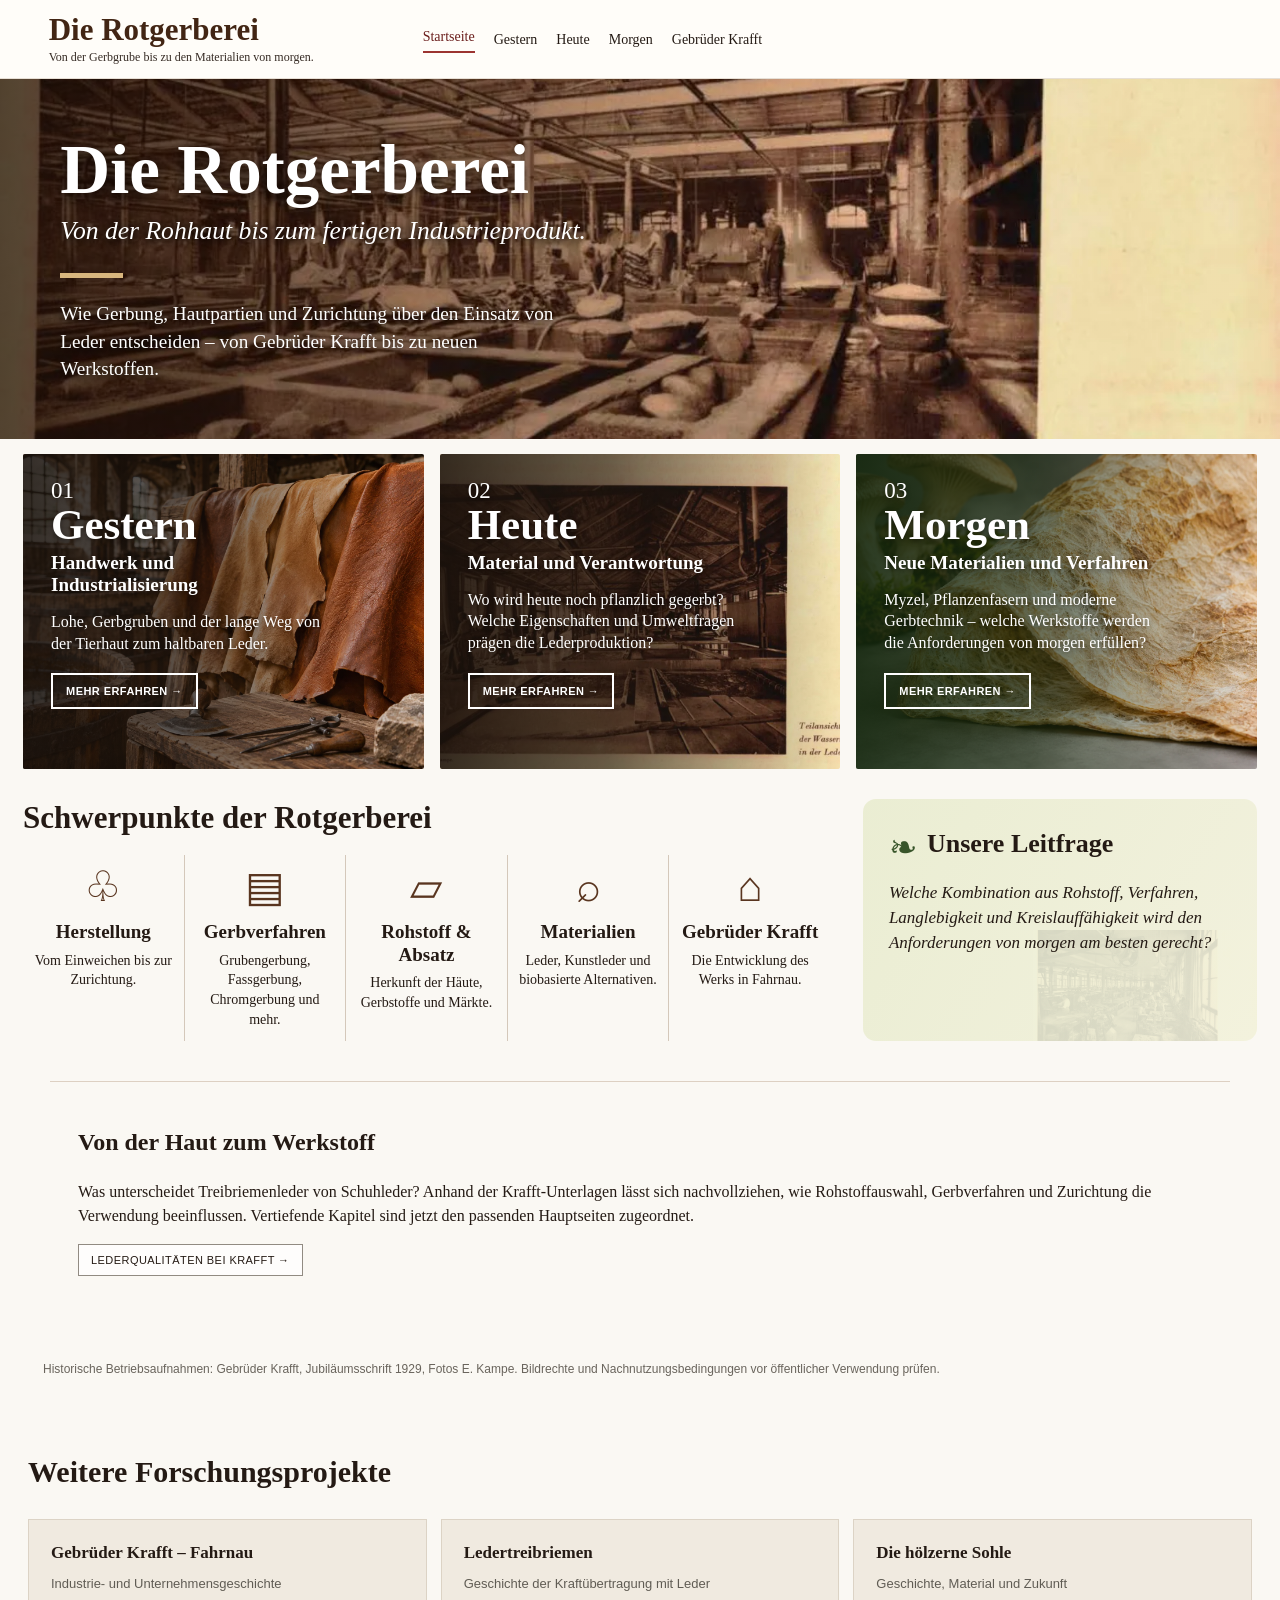
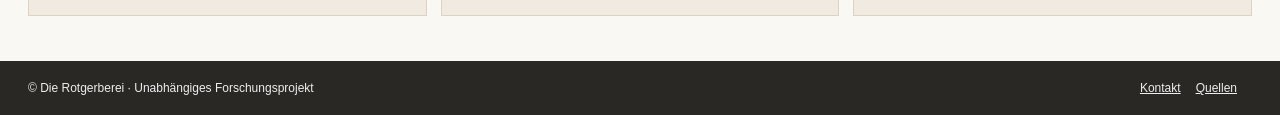
==== commit ddb70801: "Add files via upload" ====
--- a/index.html
+++ b/index.html
@@ -1,3 +1,3 @@
 <!DOCTYPE html>
 
-<html lang="de"><head><meta charset="utf-8"/><meta content="width=device-width,initial-scale=1" name="viewport"/><title>Die Rotgerberei – Gestern, Heute und Morgen | Die Rotgerberei</title><meta content="Unabhängige Dokumentation zur Rotgerberei: Geschichte, pflanzliche Gerbung, Gebrüder Krafft und Lederalternativen." name="description"/><link href="https://rotgerberei.krafft-fahrnau.de/index.html" rel="canonical"/><link href="style.css" rel="stylesheet"/></head><body><header><div class="nav"><a class="brand" href="index.html">Die Rotgerberei<small>Von der Gerbgrube bis zu den Materialien von morgen.</small></a><nav aria-label="Hauptnavigation" class="links"><a aria-current="page" href="index.html">Startseite</a><a href="damals.html">Gestern</a><a href="heute.html">Heute</a><a href="zukunft.html">Morgen</a><a href="herstellung.html">Herstellung</a><a href="gerbverfahren-krafft.html">Gerbverfahren bei Krafft</a><a href="rohstoff-absatz.html">Rohstoff &amp; Absatz</a><a href="materialien.html">Materialien</a><a href="krafft.html">Gebrüder Krafft</a><a href="haut-zum-produkt.html">Haut zum Produkt</a><a href="quellen.html">Quellen</a></nav></div></header><main><section class="hero"><div class="hero-shade"></div><div class="hero-content"><h1>Die Rotgerberei</h1><h2>Von der Rohhaut bis zum fertigen Industrieprodukt.</h2><div class="shortline"></div><p>Wie Gerbung, Hautpartien und Zurichtung über den Einsatz von Leder entscheiden – von Gebrüder Krafft bis zu neuen Werkstoffen.</p></div></section><div class="three"><section class="era gestern"><div class="era-inner"><div class="number">01</div><h2>Gestern</h2><h3>Handwerk und Industrialisierung</h3><p>Lohe, Gerbgruben und der lange Weg von der Tierhaut zum haltbaren Leder.</p><a class="btn" href="damals.html">Mehr erfahren →</a></div></section><section class="era today"><div class="era-inner"><div class="number">02</div><h2>Heute</h2><h3>Material und Verantwortung</h3><p>Wo wird heute noch pflanzlich gegerbt? Welche Eigenschaften und Umweltfragen prägen die Lederproduktion?</p><a class="btn" href="heute.html">Mehr erfahren →</a></div></section><section class="era tomorrow"><div class="era-inner"><div class="number">03</div><h2>Morgen</h2><h3>Neue Materialien und Verfahren</h3><p>Myzel, Pflanzenfasern und moderne Gerbtechnik – welche Werkstoffe werden die Anforderungen von morgen erfüllen?</p><a class="btn" href="zukunft.html">Mehr erfahren →</a></div></section></div><div class="home-bottom"><section class="home-focus"><h2>Schwerpunkte der Rotgerberei</h2><div class="focus-grid"><a href="herstellung.html"><span class="focus-icon">♧</span><strong>Herstellung</strong><small>Vom Einweichen bis zur Zurichtung.</small></a><a href="gerbverfahren-krafft.html"><span class="focus-icon">▤</span><strong>Gerbverfahren</strong><small>Grubengerbung, Fassgerbung, Chromgerbung und mehr.</small></a><a href="rohstoff-absatz.html"><span class="focus-icon">▱</span><strong>Rohstoff &amp; Absatz</strong><small>Herkunft der Häute, Gerbstoffe und Märkte.</small></a><a href="materialien.html"><span class="focus-icon">⌕</span><strong>Materialien</strong><small>Leder, Kunstleder und biobasierte Alternativen.</small></a><a href="krafft.html"><span class="focus-icon">⌂</span><strong>Gebrüder Krafft</strong><small>Die Entwicklung des Werks in Fahrnau.</small></a></div></section><aside class="home-leitfrage"><div class="leaf">❧</div><h2>Unsere Leitfrage</h2><p>Welche Kombination aus Rohstoff, Verfahren, Langlebigkeit und Kreislauffähigkeit wird den Anforderungen von morgen am besten gerecht?</p></aside></div><section class="home-context"><h2>Von der Haut zum Werkstoff</h2><p>Warum benötigt ein Treibriemen anderes Leder als ein Schuh? Die historischen Krafft-Quellen zeigen, wie Rohstoffauswahl, Gerbung und Zurichtung die spätere Verwendung bestimmen. Dieses Projekt verbindet die belegte Industriegeschichte mit den Materialfragen von heute und morgen.</p><a class="btn" href="haut-zum-produkt.html">Von der Haut zum Produkt →</a></section></main><div class="source-note">Historische Betriebsaufnahmen: Gebrüder Krafft, Jubiläumsschrift 1929, Fotos E. Kampe. Bildrechte und Nachnutzungsbedingungen vor öffentlicher Verwendung prüfen.</div><section class="related-projects"><h2>Weitere Forschungsprojekte</h2><div class="related-project-grid"><a href="https://krafft-fahrnau.de/"><strong>Gebrüder Krafft – Fahrnau</strong><span>Industrie- und Unternehmensgeschichte</span></a><a href="https://ledertreibriemen.de/"><strong>Ledertreibriemen</strong><span>Geschichte der Kraftübertragung mit Leder</span></a><a href="https://hoelzernesohle.de/"><strong>Die hölzerne Sohle</strong><span>Geschichte, Material und Zukunft</span></a></div></section><footer><div class="footer-inner"><div>© Die Rotgerberei · Unabhängiges Forschungsprojekt</div><div><a href="mailto:armin@wolfarth.ch">Kontakt</a><a href="quellen.html">Quellen</a></div></div></footer></body></html>+<html lang="de"><head><meta charset="utf-8"/><meta content="width=device-width,initial-scale=1" name="viewport"/><title>Die Rotgerberei – Gestern, Heute und Morgen | Die Rotgerberei</title><meta content="Die Rotgerberei: historische Lederherstellung, moderne Verfahren, Materialien von morgen und das Beispiel Gebrüder Krafft in Fahrnau." name="description"/><link href="https://rotgerberei.krafft-fahrnau.de/index.html" rel="canonical"/><link href="style.css?v=20261111-5punkte" rel="stylesheet"/></head><body><header><div class="nav"><a class="brand" href="index.html">Die Rotgerberei<small>Von der Gerbgrube bis zu den Materialien von morgen.</small></a><nav aria-label="Hauptnavigation" class="links"><a aria-current="page" href="index.html">Startseite</a><a href="damals.html">Gestern</a><a href="heute.html">Heute</a><a href="zukunft.html">Morgen</a><a href="krafft.html">Gebrüder Krafft</a></nav></div></header><main><section class="hero"><div class="hero-shade"></div><div class="hero-content"><h1>Die Rotgerberei</h1><h2>Von der Rohhaut bis zum fertigen Industrieprodukt.</h2><div class="shortline"></div><p>Wie Gerbung, Hautpartien und Zurichtung über den Einsatz von Leder entscheiden – von Gebrüder Krafft bis zu neuen Werkstoffen.</p></div></section><div class="three"><section class="era gestern"><div class="era-inner"><div class="number">01</div><h2>Gestern</h2><h3>Handwerk und Industrialisierung</h3><p>Lohe, Gerbgruben und der lange Weg von der Tierhaut zum haltbaren Leder.</p><a class="btn" href="damals.html">Mehr erfahren →</a></div></section><section class="era today"><div class="era-inner"><div class="number">02</div><h2>Heute</h2><h3>Material und Verantwortung</h3><p>Wo wird heute noch pflanzlich gegerbt? Welche Eigenschaften und Umweltfragen prägen die Lederproduktion?</p><a class="btn" href="heute.html">Mehr erfahren →</a></div></section><section class="era tomorrow"><div class="era-inner"><div class="number">03</div><h2>Morgen</h2><h3>Neue Materialien und Verfahren</h3><p>Myzel, Pflanzenfasern und moderne Gerbtechnik – welche Werkstoffe werden die Anforderungen von morgen erfüllen?</p><a class="btn" href="zukunft.html">Mehr erfahren →</a></div></section></div><div class="home-bottom"><section class="home-focus"><h2>Schwerpunkte der Rotgerberei</h2><div class="focus-grid"><a href="damals.html#gestern-vorbereiten"><span class="focus-icon">♧</span><strong>Herstellung</strong><small>Vom Einweichen bis zur Zurichtung.</small></a><a href="krafft.html#krafft-verfahren"><span class="focus-icon">▤</span><strong>Gerbverfahren</strong><small>Grubengerbung, Fassgerbung, Chromgerbung und mehr.</small></a><a href="krafft.html#krafft-kette"><span class="focus-icon">▱</span><strong>Rohstoff &amp; Absatz</strong><small>Herkunft der Häute, Gerbstoffe und Märkte.</small></a><a href="zukunft.html#morgen-traeger"><span class="focus-icon">⌕</span><strong>Materialien</strong><small>Leder, Kunstleder und biobasierte Alternativen.</small></a><a href="krafft.html"><span class="focus-icon">⌂</span><strong>Gebrüder Krafft</strong><small>Die Entwicklung des Werks in Fahrnau.</small></a></div></section><aside class="home-leitfrage"><div class="leaf">❧</div><h2>Unsere Leitfrage</h2><p>Welche Kombination aus Rohstoff, Verfahren, Langlebigkeit und Kreislauffähigkeit wird den Anforderungen von morgen am besten gerecht?</p></aside></div><section class="home-context"><h2>Von der Haut zum Werkstoff</h2><p>Was unterscheidet Treibriemenleder von Schuhleder? Anhand der Krafft-Unterlagen lässt sich nachvollziehen, wie Rohstoffauswahl, Gerbverfahren und Zurichtung die Verwendung beeinflussen. Vertiefende Kapitel sind jetzt den passenden Hauptseiten zugeordnet.</p><a class="btn" href="krafft.html#krafft-katalog">Lederqualitäten bei Krafft →</a></section></main><div class="source-note">Historische Betriebsaufnahmen: Gebrüder Krafft, Jubiläumsschrift 1929, Fotos E. Kampe. Bildrechte und Nachnutzungsbedingungen vor öffentlicher Verwendung prüfen.</div><section class="related-projects"><h2>Weitere Forschungsprojekte</h2><div class="related-project-grid"><a href="https://krafft-fahrnau.de/"><strong>Gebrüder Krafft – Fahrnau</strong><span>Industrie- und Unternehmensgeschichte</span></a><a href="https://ledertreibriemen.de/"><strong>Ledertreibriemen</strong><span>Geschichte der Kraftübertragung mit Leder</span></a><a href="https://hoelzernesohle.de/"><strong>Die hölzerne Sohle</strong><span>Geschichte, Material und Zukunft</span></a></div></section><footer><div class="footer-inner"><div>© Die Rotgerberei · Unabhängiges Forschungsprojekt</div><div><a href="mailto:armin@wolfarth.ch">Kontakt</a><a href="quellen.html">Quellen</a></div></div></footer></body></html>
--- a/style.css
+++ b/style.css
@@ -41,37 +41,62 @@
 .future-section{display:grid;grid-template-columns:minmax(230px,.8fr) 1.2fr;gap:30px;align-items:stretch;margin:30px 0;padding:0 0 30px;border-bottom:1px solid #d8d0c3}.future-copy h2{margin:8px 0 14px}.future-visual{min-height:275px;position:relative;overflow:hidden;border-radius:3px;background:#8b6e54}.future-visual:before,.future-visual:after{content:"";position:absolute}.visual-mark{position:absolute;top:16px;left:20px;color:#fff;font:30px Georgia;z-index:2;text-shadow:0 2px 5px #0006}.visual-label{position:absolute;bottom:0;left:0;right:0;padding:28px 15px 14px;color:#fff;font:13px Arial;background:linear-gradient(transparent,#0009);z-index:2}.visual-leather{background:repeating-linear-gradient(115deg,#956842 0 9px,#a87b52 11px 16px,#805536 18px 22px)}.visual-leather:before{inset:13% 14%;border:10px solid #b8895b;border-radius:45% 30% 42% 25%;box-shadow:inset 0 0 35px #51331d,0 18px 28px #38221677;transform:rotate(-10deg)}.visual-mycel{background:radial-gradient(circle at 65% 30%,#b6c6aa,#526c55 55%,#283f35)}.visual-mycel:before{inset:10%;background:repeating-radial-gradient(ellipse at 40% 40%,transparent 0 8px,#e5e4ca99 9px 11px,transparent 12px 23px);transform:rotate(-18deg)}.visual-plant{background:linear-gradient(135deg,#c1b17a,#526d48)}.visual-plant:before{width:230px;height:230px;top:10%;left:17%;border-radius:45%;background:repeating-linear-gradient(35deg,#e7d1a1 0 4px,#8b955b 5px 8px);transform:rotate(25deg);box-shadow:15px 14px 25px #303b2777}.visual-synthetic{background:linear-gradient(140deg,#4a6171,#24333f)}.visual-synthetic:before{inset:15% 12%;background:repeating-linear-gradient(45deg,#8099a9 0 3px,#455c6c 4px 10px);transform:skewY(-9deg);box-shadow:12px 18px 22px #101e2c}.visual-drum{background:linear-gradient(145deg,#b5a38b,#4b4943)}.visual-drum:before{width:220px;height:190px;top:14%;left:20%;border:18px solid #6e4c35;border-radius:45%;background:repeating-linear-gradient(90deg,#9d7651 0 12px,#62442d 13px 18px);box-shadow:10px 14px 0 #423a33}.visual-lab{background:linear-gradient(140deg,#b5d4d4,#567c84)}.visual-lab:before{inset:18% 18%;border:12px solid #e5f1edaa;border-radius:25% 45% 25% 45%;transform:rotate(-15deg);background:repeating-linear-gradient(30deg,#8eb2b2aa 0 8px,#cde1db 9px 14px)}
 @media(max-width:750px){.future-section{grid-template-columns:1fr;gap:14px}.future-visual{min-height:210px}}
 
-/* Startseite im abgestimmten Bilddesign */
-body{background:#faf8f4;color:#251c17}header{background:#fffdf9}.nav{max-width:1600px}.brand{font-family:Georgia,serif}.hero{background-image:linear-gradient(90deg,rgba(23,11,4,.80),rgba(30,16,8,.20) 70%),url('assets/krafft-original-2.webp')!important;background-position:center!important;background-size:cover!important;min-height:370px}.hero:before,.hero:after{display:none!important}.hero-content{position:relative;z-index:2}.hero-content h1{font-family:Georgia,serif}.three{max-width:1600px;margin:0 auto;gap:15px;padding:16px 24px 24px}.era{min-height:310px;background-size:cover!important;background-position:center!important;position:relative}.era:before{content:"";position:absolute;inset:0;background:linear-gradient(90deg,rgba(25,15,8,.78),rgba(0,0,0,.08))}.era .era-inner{position:relative;z-index:1}.era.gestern{background-image:url('assets/gestern-illustration.webp')!important}.era.today{background-image:url('assets/krafft-original-3.webp')!important}.era.tomorrow{background-image:url('assets/myzel-illustration.webp')!important}.era.tomorrow:before{background:linear-gradient(90deg,rgba(24,48,21,.91),rgba(26,51,21,.12))}.era h2{font-family:Georgia,serif;font-size:43px}.era h3{font-family:Georgia,serif}.home-bottom{max-width:1552px;margin:8px auto 45px;padding:0 24px;display:grid;grid-template-columns:minmax(0,2fr) minmax(300px,1fr);gap:34px;align-items:stretch}.home-focus h2{font-family:Georgia,serif;font-size:31px;margin:0 0 20px}.focus-grid{display:grid;grid-template-columns:repeat(5,minmax(0,1fr));gap:0}.focus-grid a{color:#2b211b;text-align:center;text-decoration:none;padding:8px 12px;display:flex;flex-direction:column;align-items:center;border-right:1px solid #c9bfb3}.focus-grid a:last-child{border:0}.focus-icon{font-size:44px;line-height:1.2;color:#51301b;margin:2px 0 10px}.focus-grid strong{font-family:Georgia,serif;font-size:20px}.focus-grid small{font-size:14px;line-height:1.4;margin-top:8px}.home-leitfrage{background:linear-gradient(125deg,#e9ebd0,#f4f2e4);border-radius:14px;padding:26px 30px;position:relative;overflow:hidden}.home-leitfrage .leaf{font-size:35px;color:#38552a;float:left;margin-right:14px}.home-leitfrage h2{font-family:Georgia,serif;font-size:26px;margin:5px 0 15px}.home-leitfrage p{font:italic 18px/1.55 Georgia,serif;clear:both}.home-context{max-width:1160px;margin:0 auto 50px;padding:25px 32px;border-top:1px solid #d6cabd}.home-context h2{font-family:Georgia,serif}.home-context p{max-width:950px}.future-visual.visual-leather{background:url('assets/gestern-illustration.webp') center/cover}.future-visual.visual-mycel{background:url('assets/myzel-illustration.webp') center/cover}.future-visual.visual-plant{background:url('assets/pflanzen-illustration.webp') center/cover}.future-visual.visual-leather:before,.future-visual.visual-mycel:before,.future-visual.visual-plant:before{display:none}
-@media(max-width:1050px){.home-bottom{grid-template-columns:1fr}.focus-grid strong{font-size:17px}}@media(max-width:720px){.three{grid-template-columns:1fr}.era{min-height:300px}.focus-grid{grid-template-columns:repeat(2,1fr)}.focus-grid a:nth-child(2n){border:0}.home-bottom{padding:0 15px}.home-focus h2{font-size:26px}}
 
-
-/* FINAL: homepage layout matching approved visual concept */
-body{margin:0;background:#faf8f3;color:#241a14}
+/* HOMEPAGE V2: eindeutige Regeln statt widerspruechlicher Ueberschreibungen */
+body{background:#faf8f3;color:#241a14}
 header{position:relative;background:#fffdf9;border-bottom:1px solid #e7dfd5}
 .nav{max-width:1600px;min-height:78px;padding:10px 3.8%;display:grid;grid-template-columns:350px minmax(0,1fr);align-items:center;gap:24px}
-.brand{color:#422514;font-size:31px;line-height:1.03}.brand small{color:#362b24;font-size:12px;white-space:normal}
-.links{gap:11px 23px;justify-content:flex-start}.links a{font-size:15px}.links a[aria-current="page"]{color:#6b1e1c;border-bottom:2px solid #9c3431;padding-bottom:4px}
-.hero{min-height:355px!important;display:flex!important;align-items:center!important;justify-content:flex-start!important;text-align:left!important;background:linear-gradient(90deg,rgba(29,14,6,.90) 0%,rgba(35,18,8,.70) 29%,rgba(28,16,10,.10) 72%),url('assets/krafft-original-2.webp') center 48%/cover no-repeat!important}
-.hero-shade{display:none!important}.hero-content{width:100%;max-width:1600px;margin:0 auto;padding:43px 4.7%!important;text-align:left!important}.hero h1{font-size:clamp(3.3rem,5.4vw,5.7rem);line-height:1.02;margin:0 0 7px}.hero h2{font-style:italic;font-size:clamp(1.25rem,2vw,1.75rem)}.hero .shortline{height:5px;width:63px;background:#d8b67e;margin:22px 0!important}.hero p{max-width:520px;margin:0!important;font-size:1.2rem;line-height:1.45}
-.three{max-width:1600px!important;padding:15px 1.8% 24px!important;gap:16px!important;grid-template-columns:repeat(3,minmax(0,1fr))}
-.era{min-height:306px!important;padding:25px 28px!important;border:0!important;display:flex;align-items:flex-start;position:relative;isolation:isolate;background-size:cover!important;background-position:center!important}
+.brand{color:#422514;font-size:31px;line-height:1.03;white-space:normal}.brand small{color:#362b24;font-size:12px;white-space:normal}
+.links{gap:11px 19px;justify-content:flex-start}.links a{font-size:14px}.links a[aria-current="page"]{color:#6b1e1c;border-bottom:2px solid #9c3431;padding-bottom:4px}
+.hero{min-height:360px!important;display:flex!important;align-items:center!important;justify-content:flex-start!important;text-align:left!important;background:linear-gradient(90deg,rgba(29,14,6,.76) 0%,rgba(35,18,8,.43) 34%,rgba(28,16,10,.06) 75%),url('assets/krafft-original-2.webp') center 48%/cover no-repeat!important;color:#fff}
+.hero:before,.hero:after,.hero-shade{display:none!important}.hero-content{width:100%;max-width:1600px;margin:0 auto;padding:43px 4.7%!important;text-align:left!important;position:relative;z-index:1}.hero h1{font-size:clamp(3.3rem,5.4vw,5.7rem);line-height:1.02;margin:0 0 7px}.hero h2{font-style:italic;font-size:clamp(1.25rem,2vw,1.75rem)}.hero .shortline{height:5px;width:63px;background:#d8b67e;margin:22px 0!important}.hero p{max-width:520px;margin:0!important;font-size:1.2rem;line-height:1.45}
+.three{max-width:1600px!important;margin:0 auto;display:grid;grid-template-columns:repeat(3,minmax(0,1fr));padding:15px 1.8% 24px!important;gap:16px!important}
+.era{min-height:315px!important;padding:25px 28px!important;border:0!important;display:flex;align-items:flex-start;position:relative;isolation:isolate;overflow:hidden;background-size:cover!important;background-position:center!important;color:#fff!important}
 .era.gestern{background-image:url('assets/gestern-illustration.webp')!important}.era.today{background-image:url('assets/krafft-original-3.webp')!important}.era.tomorrow{background-image:url('assets/myzel-illustration.webp')!important}
-.era:before,.era.today:before{content:'';display:block;position:absolute;inset:0;z-index:-1;background:linear-gradient(90deg,rgba(35,20,10,.88),rgba(25,14,9,.60) 40%,rgba(0,0,0,.04) 100%)!important}
-.era.tomorrow:before{background:linear-gradient(90deg,rgba(27,48,13,.93),rgba(32,56,16,.68) 44%,rgba(0,0,0,.03))!important}
-.era-inner{color:#fff!important;max-width:270px;position:relative;z-index:1}.era .number{color:#fff!important;font-size:23px;line-height:1}.era h2{font-size:43px;line-height:1.06;margin:0 0 4px}.era h3{font-size:19px;font-weight:bold;line-height:1.17;margin:0 0 15px}.era p{font-size:16px;line-height:1.35;margin:0 0 19px}.era .btn{background:transparent;color:#fff;border:2px solid #fff;font-weight:bold;font-size:11px;padding:10px 13px}.era .btn:hover{background:#fff;color:#231810}
+.era:before,.era.today:before,.era.tomorrow:before{content:'';display:block!important;position:absolute;inset:0;z-index:0!important;background:linear-gradient(90deg,rgba(25,17,11,.88),rgba(25,17,11,.65) 42%,rgba(25,17,11,.03))!important;mask-image:none!important;-webkit-mask-image:none!important}
+.era.tomorrow:before{background:linear-gradient(90deg,rgba(19,39,13,.90),rgba(19,39,13,.65) 43%,rgba(19,39,13,.03))!important}
+.era .era-inner{color:#fff!important;max-width:270px;position:relative;z-index:2!important}.era .era-inner h2,.era .era-inner h3,.era .era-inner p,.era .era-inner .number{color:#fff!important;text-shadow:0 2px 5px rgba(0,0,0,.4)}.era .number{font-size:23px;line-height:1}.era h2{font-size:43px;line-height:1.06;margin:0 0 4px}.era h3{font-size:19px;font-weight:bold;line-height:1.17;margin:0 0 15px}.era p{font-size:16px;line-height:1.35;margin:0 0 19px}.era .btn{display:inline-block;background:transparent!important;color:#fff!important;border:2px solid #fff!important;font-weight:bold;font-size:11px;padding:10px 13px;text-shadow:none!important}.era .btn:hover{background:#fff!important;color:#231810!important}
 .home-bottom{width:100%;max-width:1600px;margin:6px auto 40px;padding:0 1.8%;display:grid;grid-template-columns:minmax(0,2.05fr) minmax(340px,1fr);gap:32px;align-items:stretch}.home-focus{min-width:0}.home-focus h2{font-size:31px;line-height:1.2;margin:0 0 19px}.focus-grid{display:grid;grid-template-columns:repeat(5,minmax(0,1fr))}.focus-grid a{display:flex;flex-direction:column;align-items:center;text-align:center;text-decoration:none;padding:5px 11px 12px;border-right:1px solid #d4c8ba}.focus-grid a:last-child{border:0}.focus-icon{font-size:42px;color:#59351f;line-height:1.15;margin:3px 0 10px}.focus-grid strong{font-size:19px;line-height:1.18}.focus-grid small{font-size:14px;line-height:1.4;margin-top:7px}.focus-grid a:hover strong{text-decoration:underline}
 .home-leitfrage{background:linear-gradient(120deg,rgba(234,237,210,.98),rgba(241,240,218,.88));border-radius:13px;padding:23px 26px;min-height:220px;position:relative;overflow:hidden}.home-leitfrage:after{content:'';position:absolute;right:-5px;bottom:-10px;width:58%;height:50%;background:url('assets/krafft-original-1.webp') center/cover;opacity:.10;filter:sepia(1)}.home-leitfrage .leaf{font-size:34px;color:#38552a;float:left;margin-right:10px}.home-leitfrage h2{font-size:26px;margin:2px 0 15px}.home-leitfrage p{font:italic 17px/1.48 Georgia,serif;clear:both;position:relative;z-index:1}
 .home-context{max-width:1180px;margin:0 auto 50px;padding:22px 28px;border-top:1px solid #ddd0c2}
 @media(max-width:1100px){.nav{grid-template-columns:1fr;gap:14px}.links{gap:10px 17px}.home-bottom{grid-template-columns:1fr}.hero{min-height:330px!important}}
 @media(max-width:750px){.nav{padding:14px 18px}.brand{font-size:27px}.links a{font-size:13px}.hero{min-height:360px!important}.hero-content{padding:42px 22px!important}.hero h1{font-size:3.3rem}.hero p{font-size:1.04rem}.three{grid-template-columns:1fr!important;padding:12px 15px!important;gap:12px!important}.era{min-height:295px!important}.home-bottom{padding:0 15px;gap:25px}.focus-grid{grid-template-columns:repeat(2,minmax(0,1fr))}.focus-grid a:nth-child(2n){border-right:0}.home-focus h2{font-size:26px}}
 
+/* Zukunftskapitel 2026-11-11: ausschließlich diese Seite */
+.future-opening{display:grid;grid-template-columns:1fr 1fr;gap:2rem;align-items:center;margin:2rem 0 2.5rem;padding:1.15rem;background:#f1eee7;border-radius:14px}.future-opening img{width:100%;height:340px;object-fit:cover;border-radius:10px}.future-opening h2{margin:.25rem 0 1rem}.future-opening p{line-height:1.7}.future-status{display:grid;grid-template-columns:repeat(3,1fr);gap:1rem;margin:2rem 0 3.5rem}.future-status>div{background:#f6f3eb;border-top:4px solid #a67a4c;border-radius:5px;padding:1.1rem}.future-status b{font-size:1.07rem}.future-status p{margin:.5rem 0 0;line-height:1.6}.future-chapter{margin:4rem 0;max-width:100%;padding-top:1rem;border-top:1px solid #ded8cd}.future-chapter h2{font-size:clamp(1.65rem,3vw,2.35rem);margin:.4rem 0 1.4rem}.future-chapter h3{font-size:1.22rem;margin:1.5rem 0 .5rem}.future-chapter p,.future-chapter li{line-height:1.78}.future-split{display:grid;grid-template-columns:minmax(230px,.9fr) 1.1fr;gap:1.8rem;align-items:start}.future-split img{width:100%;max-height:440px;object-fit:cover;border-radius:11px}.future-mini-grid{display:grid;grid-template-columns:repeat(2,minmax(0,1fr));gap:1rem;margin:1.5rem 0}.future-mini-grid article{padding:1.35rem;background:#f7f5f0;border-radius:9px;border:1px solid #e7e1d6}.future-mini-grid article h3{margin:0 0 .5rem}.future-mini-grid article p{margin:0}.future-question{background:#e9f0e6;padding:1.3rem 1.6rem;border-left:4px solid #668468;border-radius:7px;margin:1.5rem 0}.future-question p{margin:.4rem 0 0}.future-steps{padding-left:1.5rem}.future-steps li{margin:.75rem 0}.future-conclusion{margin:3.5rem auto!important;padding:2rem!important;max-width:1100px!important}.future-sources{font-size:.96rem}.future-sources a{text-decoration:underline;text-underline-offset:3px}.future-chapter .table-scroll{overflow-x:auto}.future-chapter table{width:100%}@media(max-width:760px){.future-opening,.future-split{grid-template-columns:1fr}.future-opening img{height:260px}.future-status{grid-template-columns:1fr}.future-mini-grid{grid-template-columns:1fr}.future-chapter{margin:2.5rem 0}}
 
-/* Bildkorrektur: helle Hero-Aufnahme und lesbare weisse Kachelschrift */
-.hero{background-image:linear-gradient(90deg,rgba(28,16,9,.77) 0%,rgba(30,18,11,.48) 32%,rgba(30,18,11,.12) 75%),url('assets/krafft-original-2.webp')!important;background-position:center 48%!important;}
-.era.gestern,.era.today,.era.tomorrow{color:#fff!important;}
-.era.gestern::before,.era.today::before,.era.tomorrow::before{z-index:0!important;display:block!important;background:linear-gradient(90deg,rgba(24,17,12,.84) 0%,rgba(24,17,12,.61) 43%,rgba(24,17,12,.05) 100%)!important;}
-.era.tomorrow::before{background:linear-gradient(90deg,rgba(19,39,13,.88) 0%,rgba(19,39,13,.64) 43%,rgba(19,39,13,.06) 100%)!important;}
-.era .era-inner,.era .era-inner *:not(.btn){color:#fff!important;text-shadow:0 1px 3px rgba(0,0,0,.38)!important;}
-.era .btn{color:#fff!important;background:transparent!important;border:2px solid #fff!important;text-shadow:none!important;}
-.era .btn:hover{color:#211910!important;background:#fff!important;}
+/* Heute – eigenständige redaktionelle Gestaltung */
+.today-page{max-width:1190px!important;margin:0 auto;padding:42px 26px 75px!important}.today-page h1,.today-page h2,.today-page h3{line-height:1.14}.today-lead{display:grid;grid-template-columns:1.05fr .95fr;gap:38px;align-items:center;margin-bottom:28px}.today-eyebrow{font-family:Arial,sans-serif;font-size:12px!important;font-weight:800;letter-spacing:.17em;color:#86623f;margin:0 0 12px!important}.today-lead h1{font-size:clamp(2.8rem,5vw,4.65rem);margin:0 0 20px}.today-deck{font-size:1.23rem;line-height:1.7}.today-lead figure{margin:0}.today-lead figure img{width:100%;height:360px;object-fit:cover;border-radius:5px;filter:sepia(.16)}.today-lead figcaption,.today-photo small{display:block;font-size:12px;color:#6f675c;line-height:1.5;margin-top:7px}.today-jump{display:inline-block;background:#352419;color:white;text-decoration:none;padding:12px 20px;font-family:Arial,sans-serif;font-size:13px;font-weight:bold;margin-top:12px}.today-toc{display:flex;gap:10px;flex-wrap:wrap;border-top:1px solid #ddd4c7;border-bottom:1px solid #ddd4c7;padding:16px 0;margin:35px 0 60px}.today-toc a{font-family:Arial,sans-serif;font-size:13px;text-decoration:none;background:#eee8dd;padding:9px 13px;border-radius:3px}.today-toc a:hover{background:#d7c5ab}.today-section{padding:0 0 55px;margin:0 0 55px;border-bottom:1px solid #dfd7cc}.today-section>h2{font-size:clamp(2rem,3vw,2.75rem);margin:0 0 18px}.today-section>p{font-size:1.14rem;line-height:1.8;max-width:930px}.today-process{display:grid;grid-template-columns:repeat(3,minmax(0,1fr));gap:14px;margin:30px 0}.today-process article{padding:24px;background:#eee9df;border-top:4px solid #9c714a;min-height:225px}.today-process span{font-family:Arial,sans-serif;font-size:13px;font-weight:bold;color:#98704e}.today-process h3{font-size:1.35rem;margin:12px 0}.today-process p,.today-tiles p,.today-comparison p{font-size:1rem;line-height:1.7}.today-note{font-size:.9rem!important;color:#6a6359;line-height:1.65!important}.today-feature{display:grid;grid-template-columns:.9fr 1.1fr;gap:28px;align-items:start;margin:32px 0}.today-feature img{width:100%;height:330px;object-fit:cover;border-radius:4px}.today-feature h3{font-size:1.65rem;margin:0 0 14px}.today-feature p{font-size:1.06rem;line-height:1.75}.today-comparison,.today-checks{display:grid;grid-template-columns:1fr 1fr;gap:16px}.today-comparison article{background:#f0ebe3;padding:25px}.today-comparison h3{font-size:1.5rem;margin:0 0 10px}.today-tiles{display:grid;grid-template-columns:repeat(2,minmax(0,1fr));gap:16px;margin:28px 0}.today-tiles article{padding:26px;border:1px solid #dcd4c8;background:#fffdf9}.today-tiles h3{font-size:1.4rem;margin:6px 0 12px}.today-symbol{font-size:31px;color:#84613f}.today-tablewrap{overflow-x:auto;margin:26px 0}.today-table{width:100%;border-collapse:collapse;background:white}.today-table th{background:#3b3026;color:white;text-align:left}.today-table th,.today-table td{padding:15px 17px;border:1px solid #ded6cb;vertical-align:top;line-height:1.55}.today-table tbody tr:nth-child(even){background:#f5f1ea}.today-checks>div{padding:25px;background:#f0ebe3}.today-checks h3{margin:0 0 15px;font-size:1.4rem}.today-checks li{margin-bottom:9px;line-height:1.6}.today-conclusion{background:#e7ecdf;border-left:5px solid #6f8155;padding:32px;margin-top:34px}.today-conclusion h2{margin:0 0 12px;font-size:1.8rem}.today-conclusion p{font-size:1.12rem;line-height:1.75}.today-references{font-size:.95rem}.today-references li{margin:12px 0;line-height:1.7}@media(max-width:800px){.today-lead,.today-feature,.today-comparison,.today-checks{grid-template-columns:1fr}.today-process,.today-tiles{grid-template-columns:1fr 1fr}.today-lead figure img{height:260px}}@media(max-width:530px){.today-page{padding:24px 16px 45px!important}.today-process,.today-tiles{grid-template-columns:1fr}.today-process article{min-height:0}.today-toc{margin-bottom:35px}}
+
+/* Fachfassung Heute: Ergänzungen, ausschliesslich heute.html */
+.today-page .today-lead{align-items:center}
+.today-page .today-lead h1{max-width:760px}
+.today-page .today-lead figure img{height:420px;object-position:center}
+.today-page .today-insight{margin:28px 0;padding:25px 30px;background:#e8ecdf;border-left:5px solid #667c55;font-size:1.08rem;line-height:1.75}
+.today-page .today-insight strong{font-family:Georgia,serif;font-size:1.35rem}
+.today-page .today-insight p{margin:9px 0 0}
+.today-page .today-waterflow{display:grid;grid-template-columns:1fr auto 1fr auto 1fr auto 1fr;align-items:stretch;gap:10px;margin:30px 0}
+.today-page .today-waterflow div{background:#e9e3d7;border-top:4px solid #806046;padding:18px 14px;display:flex;flex-direction:column;gap:9px}
+.today-page .today-waterflow strong{font-size:1.05rem}
+.today-page .today-waterflow span{font-size:.89rem;line-height:1.5}
+.today-page .today-waterflow b{align-self:center;color:#84613f;font-size:1.6rem}
+.today-page .today-section p{line-height:1.78}
+.today-page .today-section h3{line-height:1.25}
+.today-page .today-references ol{padding-left:24px}
+.today-page .today-references li{padding-left:5px}
+@media(max-width:950px){.today-page .today-waterflow{grid-template-columns:1fr 1fr;gap:12px}.today-page .today-waterflow b{display:none}}
+@media(max-width:650px){.today-page .today-waterflow{grid-template-columns:1fr}.today-page .today-lead figure img{height:270px}}
+
+
+/* Ergänzungen Gestern */
+.yesterday-lead{display:grid;grid-template-columns:minmax(0,1.12fr) minmax(260px,.88fr);align-items:center;gap:2.3rem}
+.yesterday-hero-photo{margin:0;overflow:hidden;border-radius:18px;background:#ede7d9;box-shadow:0 10px 30px #39291616}
+.yesterday-hero-photo img{width:100%;height:350px;object-fit:cover;display:block}
+.yesterday-hero-photo figcaption{padding:12px 16px;font-size:.78rem;color:#61594d;line-height:1.5}
+.yesterday-diagram{display:flex;align-items:stretch;gap:10px;margin:1.5rem 0;flex-wrap:wrap}
+.yesterday-diagram>div{flex:1 1 150px;border:1px solid #d9d6c8;background:#f4f0e6;border-radius:12px;padding:16px;display:flex;flex-direction:column;gap:7px}
+.yesterday-diagram b{font-size:.8rem;color:#697a4d}
+.yesterday-diagram strong{color:#353e2c}
+.yesterday-diagram span:not(.yesterday-arrow){font-size:.82rem;color:#625f54}
+.yesterday-diagram>.yesterday-arrow{align-self:center;color:#8c8e77;font-size:1.35rem}
+@media(max-width:850px){.yesterday-lead{grid-template-columns:1fr}.yesterday-hero-photo img{height:290px}.yesterday-diagram>.yesterday-arrow{display:none}}
